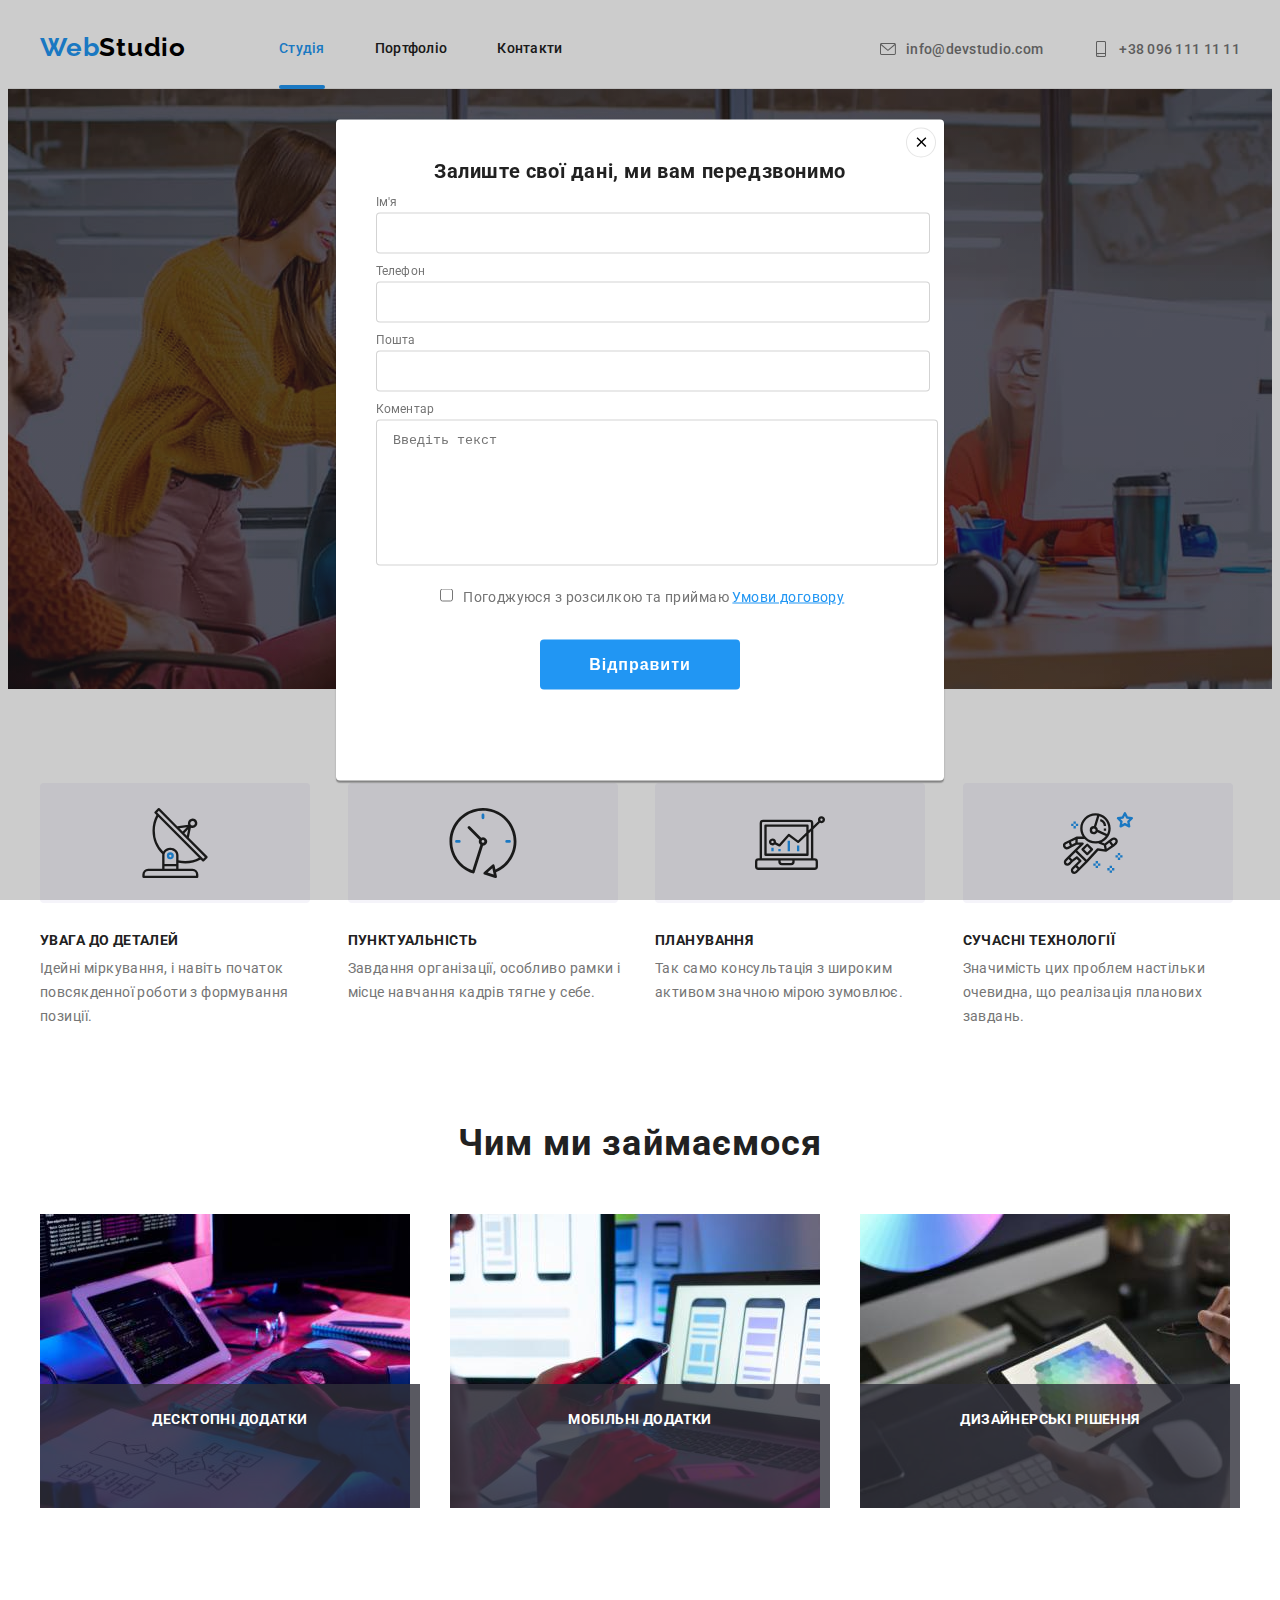
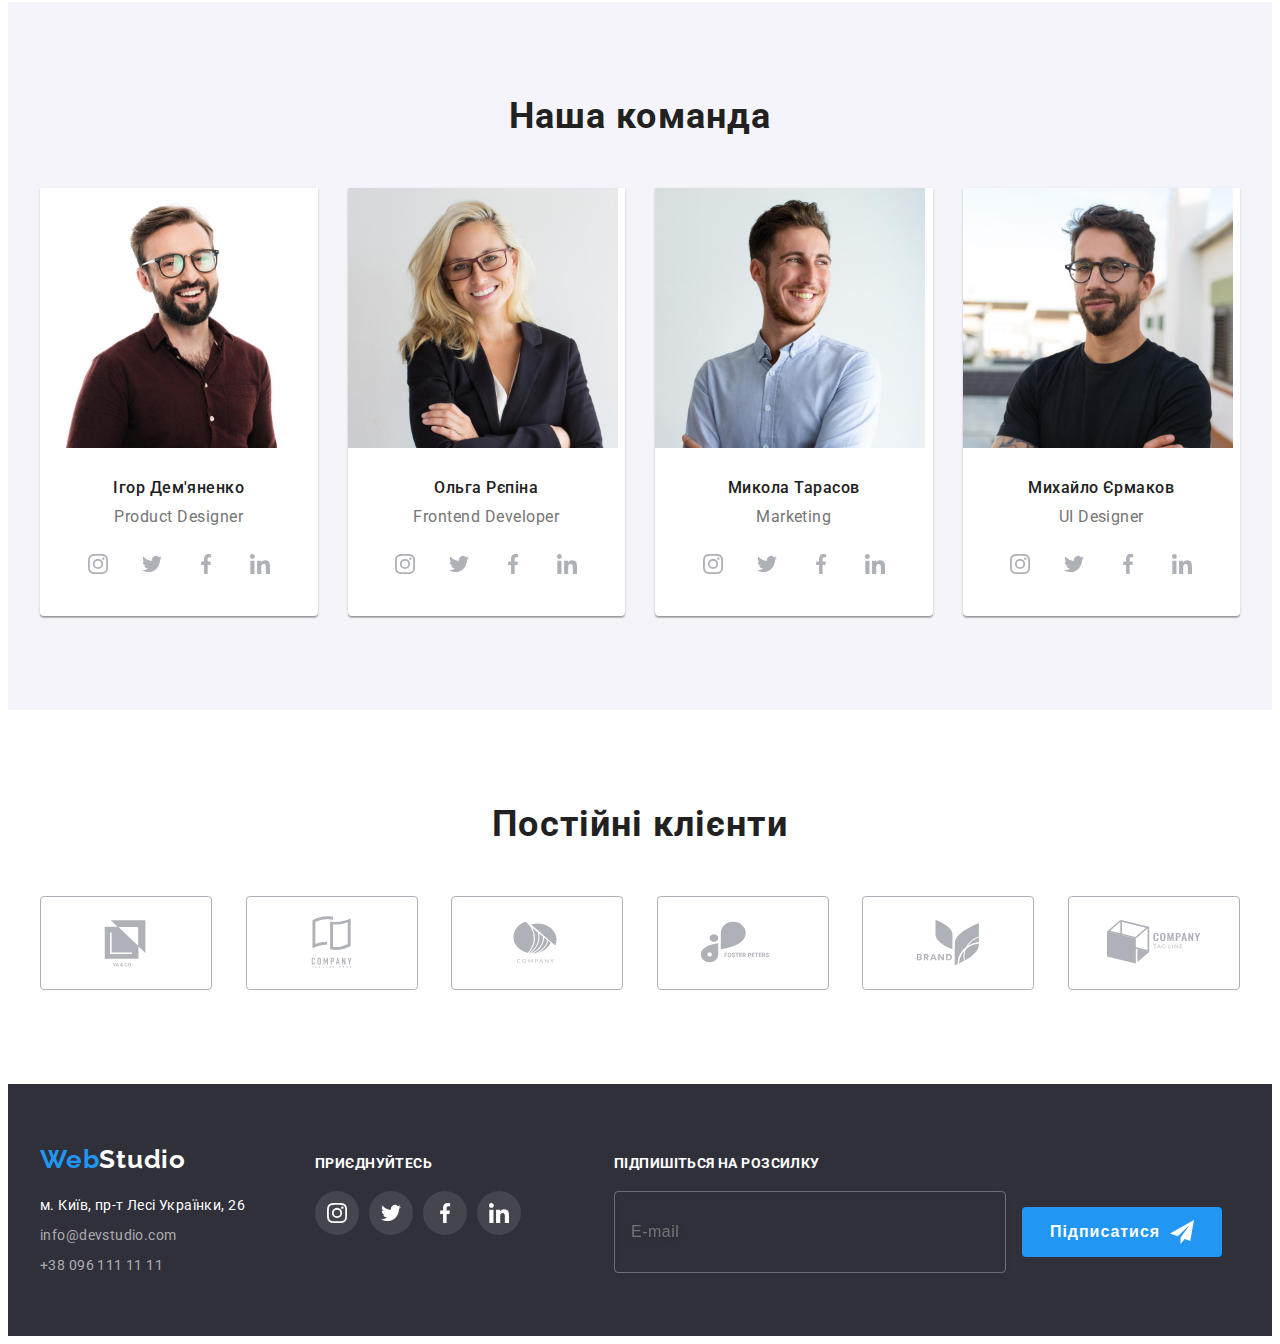
==== index.html @ ce9a9efb "styles added to modal form" ====
<!DOCTYPE html>
<html lang="uk">
  <head>
    <meta charset="UTF-8" />
    <meta http-equiv="X-UA-Compatible" content="IE=edge" />
    <meta name="viewport" content="width=device-width, initial-scale=1.0" />
    <title>Студія</title>
    <link rel="preconnect" href="https://fonts.googleapis.com" />
    <link rel="preconnect" href="https://fonts.gstatic.com" crossorigin />
    <link
      href="https://fonts.googleapis.com/css2?family=Raleway:wght@700&family=Roboto:wght@400;500;700;900&display=swap"
      rel="stylesheet"
    />
    <link
      rel="stylesheet"
      href="https://cdnjs.cloudflare.com/ajax/libs/modern-normalize/1.1.0/modern-normalize.min.css"
      integrity="sha512-wpPYUAdjBVSE4KJnH1VR1HeZfpl1ub8YT/NKx4PuQ5NmX2tKuGu6U/JRp5y+Y8XG2tV+wKQpNHVUX03MfMFn9Q=="
      crossorigin="anonymous"
      referrerpolicy="no-referrer"
    />
    <link rel="stylesheet" href="./css/styles.css" />
  </head>
  <body class="body">
    <!-- Header-->
    <header class="header">
      <div class="container container-header">
        <nav>
          <!--Logo-->
          <a href="./index.html" class="links-general header-logo-link"
            ><span class="logo-text-accent">Web</span>Studio</a
          >
          <!--Browser-->
          <ul class="content-list-general">
            <li>
              <a
                href="./index.html"
                class="links-general links-selection header-nav-link selected-link"
                >Студія</a
              >
            </li>
            <li>
              <a
                href="./portfolio.html"
                class="links-general links-selection header-nav-link"
                >Портфоліо</a
              >
            </li>
            <li>
              <a href="#" class="links-general links-selection header-nav-link"
                >Контакти</a
              >
            </li>
          </ul>
        </nav>
        <!--Contact links-->
        <ul class="content-list-general">
          <li>
            <a
              href="mailto:info@devstudio.com"
              class="links-general links-selection header-adress-link"
            >
              <svg class="header-adress-link-icon">
                <use href="./images/icons.svg#icon-email"></use>
              </svg>
              info@devstudio.com</a
            >
          </li>
          <li>
            <a
              href="tel:++380961111111"
              class="links-general links-selection header-adress-link"
            >
              <svg class="header-adress-link-icon">
                <use href="./images/icons.svg#icon-phone"></use>
              </svg>
              +38 096 111 11 11</a
            >
          </li>
        </ul>
      </div>
    </header>
    <!-- Main content-->
    <main class="main-content">
      <!--Hero section-->
      <section class="hero-section">
        <div class="hero-container">
          <h1 class="hero-header">Ефективні рішення для вашого бізнесу</h1>
          <button type="button" class="btn-general hero-btn" data-modal-open>
            Замовити послугу
          </button>
        </div>
      </section>
      <!--Priorities-->
      <section class="section">
        <div class="container">
          <h2 class="section-header visually-hidden">Пріорітети компанії</h2>
          <ul class="content-list-general priorities-list">
            <li class="priorities-list-item">
              <div>
                <svg class="priorities-list-icon">
                  <use href="./images/icons.svg#icon-prior-1"></use>
                </svg>
              </div>
              <h3>Увага до деталей</h3>
              <p>
                Ідейні міркування, і навіть початок повсякденної роботи з
                формування позиції.
              </p>
            </li>
            <li class="priorities-list-item">
              <div>
                <svg class="priorities-list-icon">
                  <use href="./images/icons.svg#icon-prior-2"></use>
                </svg>
              </div>
              <h3>Пунктуальність</h3>
              <p>
                Завдання організації, особливо рамки і місце навчання кадрів
                тягне у себе.
              </p>
            </li>
            <li class="priorities-list-item">
              <div>
                <svg class="priorities-list-icon">
                  <use href="./images/icons.svg#icon-prior-3"></use>
                </svg>
              </div>
              <h3>Планування</h3>
              <p>
                Так само консультація з широким активом значною мірою зумовлює.
              </p>
            </li>
            <li class="priorities-list-item">
              <div>
                <svg class="priorities-list-icon">
                  <use href="./images/icons.svg#icon-prior-4"></use>
                </svg>
              </div>
              <h3>Сучасні технології</h3>
              <p>
                Значимість цих проблем настільки очевидна, що реалізація
                планових завдань.
              </p>
            </li>
          </ul>
        </div>
      </section>
      <!--Projects-->
      <section class="projects section">
        <div class="container">
          <h2 class="section-header">Чим ми займаємося</h2>
          <ul class="content-list-general projects-list">
            <li class="projects-list-item">
              <img
                src="./images/box-1.jpg"
                alt="Людина пише програмний код"
                width="370"
                class="image-display"
              />
              <p>Десктопні додатки</p>
            </li>
            <li class="projects-list-item">
              <img
                src="./images/box-2.jpg"
                alt="Людина розробляє мобільний додаток"
                width="370"
                class="image-display"
              />
              <p>Мобільні додатки</p>
            </li>
            <li class="projects-list-item">
              <img
                src="./images/box-3.jpg"
                alt="Людина обирає колір для дизайну"
                width="370"
                class="image-display"
              />
              <p>Дизайнерські рішення</p>
            </li>
          </ul>
        </div>
      </section>
      <!--Staff-->
      <section class="staff section">
        <div class="container">
          <h2 class="section-header">Наша команда</h2>
          <ul class="content-list-general staff-list">
            <li class="staff-list-item">
              <img
                src="./images/igor-demyanenko.jpg"
                alt="Фото Ігоря Дем'яненка"
                width="270"
                class="image-display"
              />
              <div class="staff-member-descr">
                <h3>Ігор Дем'яненко</h3>
                <p>Product Designer</p>
                <ul class="content-list-general staff-socialmedia-list">
                  <li class="socialmedia-list-item">
                    <a
                      href="#"
                      aria-label="Посилання на Інстаграм"
                      class="socialmedia-link"
                    >
                      <svg class="socialmedia-list-icon">
                        <use href="./images/icons.svg#icon-instagram"></use>
                      </svg>
                    </a>
                  </li>
                  <li class="socialmedia-list-item">
                    <a
                      href="#"
                      aria-label="Посилання на Твіттер"
                      class="socialmedia-link"
                    >
                      <svg class="socialmedia-list-icon">
                        <use href="./images/icons.svg#icon-twitter"></use>
                      </svg>
                    </a>
                  </li>
                  <li class="socialmedia-list-item">
                    <a
                      href="#"
                      aria-label="Посилання на Фейсбук"
                      class="socialmedia-link"
                    >
                      <svg class="socialmedia-list-icon">
                        <use href="./images/icons.svg#icon-facebook"></use>
                      </svg>
                    </a>
                  </li>
                  <li class="socialmedia-list-item">
                    <a
                      href="#"
                      aria-label="Посилання на Лінкдін"
                      class="socialmedia-link"
                    >
                      <svg class="socialmedia-list-icon">
                        <use href="./images/icons.svg#icon-linkedin"></use>
                      </svg>
                    </a>
                  </li>
                </ul>
              </div>
            </li>
            <li class="staff-list-item">
              <img
                src="./images/olga-repina.jpg"
                alt="Фото Ольги Рєпіної"
                width="270"
                class="image-display"
              />
              <div class="staff-member-descr">
                <h3>Ольга Рєпіна</h3>
                <p>Frontend Developer</p>
                <ul class="content-list-general staff-socialmedia-list">
                  <li class="socialmedia-list-item">
                    <a
                      href="#"
                      aria-label="Посилання на Інстаграм"
                      class="socialmedia-link"
                    >
                      <svg class="socialmedia-list-icon">
                        <use href="./images/icons.svg#icon-instagram"></use>
                      </svg>
                    </a>
                  </li>
                  <li class="socialmedia-list-item">
                    <a
                      href="#"
                      aria-label="Посилання на Твіттер"
                      class="socialmedia-link"
                    >
                      <svg class="socialmedia-list-icon">
                        <use href="./images/icons.svg#icon-twitter"></use>
                      </svg>
                    </a>
                  </li>
                  <li class="socialmedia-list-item">
                    <a
                      href="#"
                      aria-label="Посилання на Фейсбук"
                      class="socialmedia-link"
                    >
                      <svg class="socialmedia-list-icon">
                        <use href="./images/icons.svg#icon-facebook"></use>
                      </svg>
                    </a>
                  </li>
                  <li class="socialmedia-list-item">
                    <a
                      href="#"
                      aria-label="Посилання на Лінкдін"
                      class="socialmedia-link"
                    >
                      <svg class="socialmedia-list-icon">
                        <use href="./images/icons.svg#icon-linkedin"></use>
                      </svg>
                    </a>
                  </li>
                </ul>
              </div>
            </li>
            <li class="staff-list-item">
              <img
                src="./images/mykola-tarasov.jpg"
                alt="Фото Миколи Тарасова"
                width="270"
                class="image-display"
              />
              <div class="staff-member-descr">
                <h3>Микола Тарасов</h3>
                <p>Marketing</p>
                <ul class="content-list-general staff-socialmedia-list">
                  <li class="socialmedia-list-item">
                    <a
                      href="#"
                      aria-label="Посилання на Інстаграм"
                      class="socialmedia-link"
                    >
                      <svg class="socialmedia-list-icon">
                        <use href="./images/icons.svg#icon-instagram"></use>
                      </svg>
                    </a>
                  </li>
                  <li class="socialmedia-list-item">
                    <a
                      href="#"
                      aria-label="Посилання на Твіттер"
                      class="socialmedia-link"
                    >
                      <svg class="socialmedia-list-icon">
                        <use href="./images/icons.svg#icon-twitter"></use>
                      </svg>
                    </a>
                  </li>
                  <li class="socialmedia-list-item">
                    <a
                      href="#"
                      aria-label="Посилання на Фейсбук"
                      class="socialmedia-link"
                    >
                      <svg class="socialmedia-list-icon">
                        <use href="./images/icons.svg#icon-facebook"></use>
                      </svg>
                    </a>
                  </li>
                  <li class="socialmedia-list-item">
                    <a
                      href="#"
                      aria-label="Посилання на Лінкдін"
                      class="socialmedia-link"
                    >
                      <svg class="socialmedia-list-icon">
                        <use href="./images/icons.svg#icon-linkedin"></use>
                      </svg>
                    </a>
                  </li>
                </ul>
              </div>
            </li>
            <li class="staff-list-item">
              <img
                src="./images/myhailo-yermakov.jpg"
                alt="Фото Михайла Єрмакова"
                width="270"
                class="image-display"
              />
              <div class="staff-member-descr">
                <h3>Михайло Єрмаков</h3>
                <p>UI Designer</p>
                <ul class="content-list-general staff-socialmedia-list">
                  <li class="socialmedia-list-item">
                    <a
                      href="#"
                      aria-label="Посилання на Інстаграм"
                      class="socialmedia-link"
                    >
                      <svg class="socialmedia-list-icon">
                        <use href="./images/icons.svg#icon-instagram"></use>
                      </svg>
                    </a>
                  </li>
                  <li class="socialmedia-list-item">
                    <a
                      href="#"
                      aria-label="Посилання на Твіттер"
                      class="socialmedia-link"
                    >
                      <svg class="socialmedia-list-icon">
                        <use href="./images/icons.svg#icon-twitter"></use>
                      </svg>
                    </a>
                  </li>
                  <li class="socialmedia-list-item">
                    <a
                      href="#"
                      aria-label="Посилання на Фейсбук"
                      class="socialmedia-link"
                    >
                      <svg class="socialmedia-list-icon">
                        <use href="./images/icons.svg#icon-facebook"></use>
                      </svg>
                    </a>
                  </li>
                  <li class="socialmedia-list-item">
                    <a
                      href="#"
                      aria-label="Посилання на Лінкдін"
                      class="socialmedia-link"
                    >
                      <svg class="socialmedia-list-icon">
                        <use href="./images/icons.svg#icon-linkedin"></use>
                      </svg>
                    </a>
                  </li>
                </ul>
              </div>
            </li>
          </ul>
        </div>
      </section>
      <!-- Clients -->
      <section class="section clients">
        <div class="container">
          <h2 class="section-header">Постійні клієнти</h2>
          <ul class="content-list-general clients-list">
            <li>
              <a
                href="#"
                class="links-general links-selection clients-list-link"
                aria-label="Партнер номер 1"
              >
                <svg class="clients-list-icon">
                  <use href="./images/icons.svg#icon-comp-1"></use>
                </svg>
              </a>
            </li>
            <li>
              <a
                href="#"
                class="links-general links-selection clients-list-link"
                aria-label="Партнер номер 2"
              >
                <svg class="clients-list-icon">
                  <use href="./images/icons.svg#icon-comp-2"></use>
                </svg>
              </a>
            </li>
            <li>
              <a
                href="#"
                class="links-general links-selection clients-list-link"
                aria-label="Партнер номер 3"
              >
                <svg class="clients-list-icon">
                  <use href="./images/icons.svg#icon-comp-3"></use>
                </svg>
              </a>
            </li>
            <li>
              <a
                href="#"
                class="links-general links-selection clients-list-link"
                aria-label="Партнер номер 4"
              >
                <svg class="clients-list-icon">
                  <use href="./images/icons.svg#icon-comp-4"></use>
                </svg>
              </a>
            </li>
            <li>
              <a
                href="#"
                class="links-general links-selection clients-list-link"
                aria-label="Партнер номер 5"
              >
                <svg class="clients-list-icon">
                  <use href="./images/icons.svg#icon-comp-5"></use>
                </svg>
              </a>
            </li>
            <li>
              <a
                href="#"
                class="links-general links-selection clients-list-link"
                aria-label="Партнер номер 6"
              >
                <svg class="clients-list-icon">
                  <use href="./images/icons.svg#icon-comp-6"></use>
                </svg>
              </a>
            </li>
          </ul>
        </div>
      </section>
    </main>
    <!--Footer-->
    <footer class="footer">
      <div class="container footer-container">
        <div class="footer-contacts-block">
          <!--Logo-->
          <a href="./index.html" class="links-general footer-logo-text"
            ><span class="logo-text-accent">Web</span>Studio</a
          >
          <!--Footer info-->
          <address>
            <ul class="content-list-general footer-content-list">
              <li>
                <a
                  href="https://goo.gl/maps/vt1rgCMrE2ZLCeFa9"
                  target="_blank"
                  rel="noopener noreferrer nofollow"
                  class="links-general links-selection footer-adress-link"
                  >м. Київ, пр-т Лесі Українки, 26</a
                >
              </li>
              <li>
                <a
                  href="mailto:info@devstudio.com"
                  class="links-general links-selection footer-contacts-link"
                  >info@devstudio.com</a
                >
              </li>
              <li>
                <a
                  href="tel:++380961111111"
                  class="links-general links-selection footer-contacts-link"
                  >+38 096 111 11 11</a
                >
              </li>
            </ul>
          </address>
        </div>
        <div class="footer-socialmedia-block">
          <p class="footer-claimer">Приєднуйтесь</p>
          <ul class="content-list-general footer-socialmedia-list">
            <li class="footer-socialmedia-list-item">
              <a
                href="#"
                aria-label="Посилання на Інстаграм"
                class="footer-socialmedia-link"
              >
                <svg class="footer-socialmedia-icon">
                  <use href="./images/icons.svg#icon-instagram"></use>
                </svg>
              </a>
            </li>
            <li class="footer-socialmedia-list-item">
              <a
                href="#"
                aria-label="Посилання на Твіттер"
                class="footer-socialmedia-link"
              >
                <svg class="footer-socialmedia-icon">
                  <use href="./images/icons.svg#icon-twitter"></use>
                </svg>
              </a>
            </li>
            <li class="footer-socialmedia-list-item">
              <a
                href="#"
                aria-label="Посилання на Фейсбук"
                class="footer-socialmedia-link"
              >
                <svg class="footer-socialmedia-icon">
                  <use href="./images/icons.svg#icon-facebook"></use>
                </svg>
              </a>
            </li>
            <li class="footer-socialmedia-list-item">
              <a
                href="#"
                aria-label="Посилання на Лінкдін"
                class="footer-socialmedia-link"
              >
                <svg class="footer-socialmedia-icon">
                  <use href="./images/icons.svg#icon-linkedin"></use>
                </svg>
              </a>
            </li>
          </ul>
        </div>
        <div class="footer-subscription-block">
          <p class="footer-claimer">Підпишіться на розсилку</p>
          <form action="javascript:void(0);" class="subscription-form">
            <label for="subsctiption">
              <input
                type="email"
                id="subsctiption"
                name="subsctiption"
                placeholder="E-mail"
                required
              />
            </label>
            <button type="submit" class="btn-genera submit-btn">
              Підписатися<svg class="footer-socialmedia-icon">
                <use href="./images/icons.svg#icon-send"></use>
              </svg>
            </button>
          </form>
        </div>
      </div>
    </footer>
    <!-- is-hidden -->
    <div class="modal-overlay" data-modal>
      <div class="modal-window">
        <button data-modal-close class="modal-close-btn">
          <svg class="modal-close-btn-icon">
            <use href="./images/icons.svg#icon-modal-close-btn"></use>
          </svg>
        </button>
        <div class="modal-form-wrapper"></div>
        <form action="javascript:void(0);" class="modal-form">
          <p>Залиште свої дані, ми вам передзвонимо</p>
          <label for="username">Ім'я</label>
          <input
            type="text"
            id="username"
            name="username"
            autocomplete="off"
            required
          />
          <label for="telephone">Телефон</label>
          <input
            type="tel"
            id="telephone"
            name="telephone"
            autocomplete="off"
            required
          />
          <label for="email">Пошта</label>
          <input
            type="email"
            id="email"
            name="email"
            autocomplete="off"
            required
          />
          <label for="comment">Коментар</label>
          <textarea
            name="comment"
            id="comment"
            rows="7"
            placeholder="Введіть текст"
          ></textarea>
          <div class="modal-checkbox-wrapper">
            <label for="agreement" class="modal-checkbox-label">
              <input
                type="checkbox"
                name="agreement"
                id="agreement"
                value="agreed"
              />
              Погоджуюся з розсилкою та приймаю
              <a href="#" class="links-general links-selection"
                >Умови договору</a
              ></label
            >
          </div>
          <button class="btn-genera submit-btn">Відправити</button>
        </form>
      </div>
    </div>
    <script src="./js/modal.js"></script>
  </body>
</html>
---- css/styles.css ----
/* Colors palette: */

:root {
  --txt-logo-black: #000000;
  --white: #ffffff;
  --accent-blue: #2196f3;
  --txt-main: #212121;
  --txt-paragraph-grey: #757575;
  --txt-adress-link-transparent: rgba(255, 255, 255, 0.6);
  --bg-footer: #2f303a;
  --bg-main: #f5f5f5;
  --light-grey: #f5f4fa;
  --color-divider-line: #ececec;
  --color-gallery-item-border: #eeeeee;
  --bg-btn-active: #188ce8;
  --bg-hero-alt: #c4c4c4;
  --icon-grey: #afb1b8;
  --footer-socialmedia-bg: rgba(255, 255, 255, 0.1);
}

/* General */

body {
  font-family: "Roboto", sans-serif;
  color: var(--txt-main);
  line-height: 1;
}
h1,
h2,
h3,
h4,
h5,
h6,
p,
ul {
  margin-top: 0;
  margin-bottom: 0;
}

/* Elements' common styles */
.container {
  width: 1200px;
  margin: 0 auto;
  padding: 0 15px;
}
.section {
  padding-top: 94px;
  padding-bottom: 94px;
}
.section-header {
  margin-bottom: 50px;
  font-weight: 700;
  font-size: 36px;
  line-height: 1.16;
  text-align: center;
  letter-spacing: 0.03em;
}
.content-list-general {
  list-style: none;
  padding-left: 0;
}
.btn-general {
  font-family: inherit;
  text-align: center;
  border-radius: 4px;
  color: var(--txt-main);
  background-color: var(--light-grey);
  cursor: pointer;
  transition: background-color 250ms cubic-bezier(0.4, 0, 0.2, 1);
}
.btn-general:hover,
.btn-general:focus {
  color: var(--white);
  background-color: var(--accent-blue);
}
.links-general {
  color: inherit;
  text-decoration: none;
  transition: color 250ms cubic-bezier(0.4, 0, 0.2, 1);
}
.links-selection:hover,
.links-selection:focus {
  color: var(--accent-blue);
}
.image-display {
  display: block;
}
.visually-hidden {
  position: absolute;
  width: 1px;
  height: 1px;
  margin: -1px;
  border: 0;
  padding: 0;
  white-space: nowrap;
  clip-path: inset(100%);
  clip: rect(0 0 0 0);
  overflow: hidden;
}
/* Logo styles */
.header-logo-link {
  display: block;
  padding-top: 24px;
  padding-bottom: 24px;
  margin-right: 93px;
  font-family: "Raleway";
  font-weight: 700;
  font-size: 26px;
  line-height: 1.19;
  letter-spacing: 0.03em;
  color: var(--txt-logo-black);
}
.footer-logo-text {
  display: inline-block;
  margin-bottom: 20px;
  font-family: "Raleway";
  font-weight: 700;
  font-size: 26px;
  line-height: 1.19;
  letter-spacing: 0.03em;
  color: var(--white);
}
.logo-text-accent {
  font-family: "Raleway";
  font-weight: 700;
  font-size: 26px;
  letter-spacing: 0.03em;
  color: var(--accent-blue);
}

/* Header */
.header {
  background-color: var(--white);
  border-bottom: 1px solid var(--color-divider-line);
}
.container-header {
  display: flex;
  align-items: center;
}
.container-header nav,
.container-header ul {
  display: flex;
}
.container-header ul li:not(:last-child) {
  margin-right: 50px;
}
.container-header > ul {
  margin-left: auto;
}
.header-nav-link {
  display: block;
  padding-top: 32px;
  padding-bottom: 32px;
  font-weight: 500;
  font-size: 14px;
  line-height: 1.143;
  letter-spacing: 0.02em;
  color: var(--txt-main);
}
.selected-link {
  color: var(--accent-blue);
  position: relative;
}
.selected-link::after {
  content: "";
  display: block;
  bottom: 0;
  left: 0;
  position: absolute;
  transform: translateY(1px);
  width: 100%;
  height: 4px;
  border-radius: 3px;
  background-color: var(--accent-blue);
}
.header-adress-link {
  display: inline-flex;
  padding-top: 32px;
  padding-bottom: 31px;
  align-items: center;
  font-weight: 500;
  font-size: 14px;
  line-height: 1.143;
  letter-spacing: 0.02em;
  color: var(--txt-paragraph-grey);
  transition: color 250ms cubic-bezier(0.4, 0, 0.2, 1);
}
.header-adress-link-icon {
  width: 16px;
  height: 16px;
  margin-right: 10px;
  fill: var(--txt-paragraph-grey);
  transition: fill 250ms cubic-bezier(0.4, 0, 0.2, 1);
}
.header-adress-link:hover .header-adress-link-icon,
.header-adress-link:focus .header-adress-link-icon {
  fill: var(--accent-blue);
}

/* .header-adress-link:nth-child(1):before {
  content: "";
  width: 16px;
  height: 12px;
  margin-right: 10px;
  background-image: url("../images/email-icon.svg");
  background-repeat: no-repeat;
  background-size: contain;
}
.header-adress-link:nth-child(2):before {
  content: "";
  width: 10px;
  height: 16px;
  margin-right: 10px;
  background-image: url("../images/phone-icon.svg");
  background-repeat: no-repeat;
  background-size: contain;
} */

/* Footer */
.footer {
  padding-top: 60px;
  padding-bottom: 60px;
  background-color: var(--bg-footer);
}
.footer-container {
  display: flex;
  align-items: baseline;
}
.footer-contacts-block {
  margin-right: 70px;
}
.footer-content-list {
  font-style: normal;
  font-size: 14px;
  line-height: 1.5;
  letter-spacing: 0.03em;
}
.footer-content-list > li:not(:last-child) {
  margin-bottom: 9px;
}
.footer-adress-link {
  color: var(--white);
}
.footer-contacts-link {
  color: var(--txt-adress-link-transparent);
}
.footer-socialmedia-block {
  margin-right: 93px;
}
.footer-claimer {
  margin-bottom: 20px;
  font-weight: 700;
  font-size: 14px;
  line-height: 1.143;
  letter-spacing: 0.03em;
  text-transform: uppercase;
  color: var(--white);
}
.footer-socialmedia-list {
  display: flex;
  align-items: center;
}
.footer-socialmedia-link {
  display: flex;
  justify-content: center;
  align-items: center;
  width: 44px;
  height: 44px;
  border-radius: 100%;
  background-color: var(--footer-socialmedia-bg);
  transition: background-color 250ms cubic-bezier(0.4, 0, 0.2, 1);
}
.footer-socialmedia-icon {
  width: 20px;
  height: 20px;
  fill: var(--white);
  transition: fill 250ms cubic-bezier(0.4, 0, 0.2, 1);
}
.footer-socialmedia-list-item + .footer-socialmedia-list-item {
  margin-left: 10px;
}
.footer-socialmedia-link:hover,
.footer-socialmedia-link:focus {
  background-color: var(--accent-blue);
}
.footer-socialmedia-link:hover .footer-socialmedia-icon,
.footer-socialmedia-link:focus .footer-socialmedia-icon {
  fill: var(--white);
}
.subscription-form input {
  width: 358px;
  height: 50px;
  padding: 15px 16px;
  border: 1px solid rgba(255, 255, 255, 0.3);
  border-radius: 4px;
  filter: drop-shadow(0px 4px 4px rgba(0, 0, 0, 0.15));
  background-color: transparent;
}
.subscription-form input[placeholder] {
  font-size: 16px;
  line-height: 1.25;
  letter-spacing: 0.03em;
  color: rgba(255, 255, 255, 0.6);
}
.submit-btn {
  display: inline-flex;
  justify-content: center;
  align-items: center;
  margin-left: 12px;
  min-width: 200px;
  min-height: 50px;
  border: none;
  border-radius: 4px;
  padding: 10px;
  background-color: var(--accent-blue);
  font-weight: 700;
  font-size: 16px;
  line-height: 1.88;
  letter-spacing: 0.06em;
  color: var(--white);
  text-align: center;
  transition: background-color 250ms cubic-bezier(0.4, 0, 0.2, 1);
}
.submit-btn:hover,
.submit-btn:focus {
  background-color: var(--bg-btn-active);
}
.submit-btn > svg {
  width: 24px;
  height: 24px;
  margin-left: 10px;
}
/* HOME PAGE */

/* Main content*/

/* Hero */

.hero-section {
  padding-top: 200px;
  padding-bottom: 200px;
  max-width: 1600px;
  background-color: var(--bg-hero-alt);
  background-image: linear-gradient(
      to bottom,
      rgba(47, 48, 58, 0.4),
      rgba(47, 48, 58, 0.4)
    ),
    url("../images/hero-bg-img.jpg");
  background-position: center;
  background-repeat: no-repeat;
  background-size: cover;
  text-align: center;
}
.hero-container {
  width: 696px;
  margin: 0 auto;
}
.hero-header {
  margin-bottom: 30px;
  font-weight: 900;
  font-size: 44px;
  line-height: 1.36;
  letter-spacing: 0.06em;
  text-transform: uppercase;
  color: var(--white);
}
.hero-btn {
  min-width: 216px;
  min-height: 50px;
  border: none;
  border-radius: 4px;
  padding: 10px;
  background-color: var(--accent-blue);
  font-weight: 700;
  font-size: 16px;
  line-height: 1.88;
  letter-spacing: 0.06em;
  color: var(--white);
  text-align: center;
  transition: background-color 250ms cubic-bezier(0.4, 0, 0.2, 1),
    box-shadow 250ms cubic-bezier(0.4, 0, 0.2, 1);
}
.hero-btn:hover,
.hero-btn:focus {
  box-shadow: 0px 4px 4px rgba(0, 0, 0, 0.15);
  background-color: var(--bg-btn-active);
}
/* Priorities */

.priorities-list {
  display: flex;
  flex-wrap: wrap;
}
.priorities-list-item {
  width: calc((100% - 90px) / 4);
}
.priorities-list-item + .priorities-list-item {
  margin-left: 30px;
}
.priorities-list-item > h3 {
  margin-bottom: 10px;
  font-weight: 700;
  font-size: 14px;
  letter-spacing: 0.03em;
  text-transform: uppercase;
}
.priorities-list-item p {
  font-size: 14px;
  line-height: 1.71;
  letter-spacing: 0.03em;
  color: var(--txt-paragraph-grey);
}
.priorities-list-item > div {
  display: flex;
  justify-content: center;
  align-items: center;
  width: 270px;
  height: 120px;
  margin-bottom: 30px;
  background-color: var(--light-grey);
  border-radius: 4px;
  align-items: center;
}
.priorities-list-icon {
  width: 70px;
  height: 70px;
}
/* 
.priorities-list-item::before {
  content: "";
  display: block;
  height: 120px;
  margin-bottom: 30px;
  background-repeat: no-repeat;
  background-position: center;
  background-size: contain;
}
.priorities-list-item:nth-child(1)::before {
  background-image: url(../images/Prior-1.svg);
}
.priorities-list-item:nth-child(2)::before {
  background-image: url(../images/Prior-2.svg);
}
.priorities-list-item:nth-child(3)::before {
  background-image: url(../images/Prior-3.svg);
}
.priorities-list-item:nth-child(4)::before {
  background-image: url(../images/Prior-4.svg);
} */

/* Projects */
.projects {
  padding-top: 0px;
}
.projects-list {
  display: flex;
  flex-wrap: wrap;
}
.projects-list-item {
  position: relative;
  width: calc((100% - 60px) / 3);
}
.projects-list-item + .projects-list-item {
  margin-left: 30px;
}
.projects-list-item > p {
  display: block;
  width: 100%;
  min-height: 70px;
  padding-top: 27px;
  padding-bottom: 27px;
  position: absolute;
  bottom: 0;
  left: 0;
  text-align: center;
  background-color: rgba(47, 48, 58, 0.8);
  font-weight: 700;
  font-size: 14px;
  line-height: 1.143;
  letter-spacing: 0.03em;
  text-transform: uppercase;
  color: var(--white);
}
/* Staff */

.staff {
  background-color: var(--light-grey);
}
.staff-list {
  display: flex;
  flex-wrap: wrap;
  text-align: center;
}
.staff-list-item {
  width: calc((100% - 90px) / 4);
  background-color: var(--white);
  box-shadow: 0px 1px 3px rgba(0, 0, 0, 0.12), 0px 1px 1px rgba(0, 0, 0, 0.14),
    0px 2px 1px rgba(0, 0, 0, 0.2);
  border-radius: 0px 0px 4px 4px;
}
.staff-list-item + .staff-list-item {
  margin-left: 30px;
}
.staff-member-descr {
  padding: 30px 15px;
}
.staff-member-descr > h3 {
  margin-bottom: 10px;
  font-weight: 500;
  font-size: 16px;
  line-height: 1.19;
  letter-spacing: 0.03em;
}
.staff-member-descr > p {
  margin-bottom: 16px;
  font-size: 16px;
  line-height: 1.19;
  letter-spacing: 0.03em;
  color: var(--txt-paragraph-grey);
}
.staff-socialmedia-list {
  display: flex;
  justify-content: center;
  align-items: center;
}
.socialmedia-link {
  display: flex;
  justify-content: center;
  align-items: center;
  width: 44px;
  height: 44px;
  border-radius: 100%;
  background-color: transparent;
  transition: background-color 250ms cubic-bezier(0.4, 0, 0.2, 1);
}
.socialmedia-list-icon {
  width: 20px;
  height: 20px;
  fill: var(--icon-grey);
  transition: fill 250ms cubic-bezier(0.4, 0, 0.2, 1);
}
.socialmedia-list-item + .socialmedia-list-item {
  margin-left: 10px;
}
.socialmedia-link:hover,
.socialmedia-link:focus {
  background-color: var(--accent-blue);
}
.socialmedia-link:hover .socialmedia-list-icon,
.socialmedia-link:focus .socialmedia-list-icon {
  fill: var(--white);
}

/* Clients */

.clients-list {
  display: flex;
  justify-content: space-between;
  align-items: center;
}
.clients-list-link {
  display: flex;
  justify-content: center;
  align-items: center;
  width: 170px;
  min-height: 92px;
  border: 1px solid var(--icon-grey);
  border-radius: 4px;
  transition: border-color 250ms cubic-bezier(0.4, 0, 0.2, 1);
}
.clients-list-icon {
  width: 106px;
  height: 60px;
  fill: var(--icon-grey);
  transition: fill 250ms cubic-bezier(0.4, 0, 0.2, 1);
}
.clients-list-link:hover {
  border-color: var(--accent-blue);
}
.clients-list-link:focus {
  border-color: var(--accent-blue);
}
.clients-list-link:hover .clients-list-icon {
  fill: var(--accent-blue);
}
.clients-list-link:focus .clients-list-icon {
  fill: var(--accent-blue);
}

/* Modal-window */
.modal-overlay {
  width: 100vw;
  height: 100vh;
  display: block;
  position: fixed;
  top: 0;
  left: 0;
  background-color: rgba(0, 0, 0, 0.2);
  opacity: 1;
  transition: opacity 250ms cubic-bezier(0.4, 0, 0.2, 1);
}
.modal-overlay.is-hidden {
  opacity: 0;
  visibility: hidden;
  pointer-events: none;
}
.modal-overlay.is-hidden .modal-window {
  transform: translate(-50%, -50%) scale(2);
}
.modal-window {
  width: 528px;
  min-height: 581px;
  padding: 40px;
  position: absolute;
  top: 50%;
  left: 50%;
  background-color: var(--white);
  box-shadow: 0px 1px 3px rgba(0, 0, 0, 0.12), 0px 1px 1px rgba(0, 0, 0, 0.14),
    0px 2px 1px rgba(0, 0, 0, 0.2);
  border-radius: 4px;
  transform: translate(-50%, -50%) scale(1);
  transition: transform 250ms cubic-bezier(0.4, 0, 0.2, 1);
}
.modal-close-btn {
  width: 30px;
  height: 30px;
  position: absolute;
  top: 8px;
  right: 8px;
  display: flex;
  justify-content: center;
  align-items: center;
  background-color: var(--white);
  border: 1px solid rgba(0, 0, 0, 0.1);
  border-radius: 100%;
  cursor: pointer;
}
.modal-close-btn-icon {
  width: 18px;
  height: 18px;
}
.modal-form {
  display: flex;
  flex-direction: column;
  justify-content: center;
  align-items: flex-start;
  font-size: 12px;
  line-height: 1.17;
  letter-spacing: 0.01em;
  color: var(--txt-paragraph-grey);
}
.modal-form > p {
  align-self: center;
  margin-bottom: 12px;
  font-weight: 700;
  font-size: 20px;
  line-height: 1.15;
  text-align: center;
  letter-spacing: 0.03em;
  color: var(--txt-main);
}
.modal-form > label {
  margin-bottom: 4px;
}
.modal-form > input {
  width: 100%;
  max-height: 40px;
  padding: 12px;
  margin-bottom: 10px;
  border: 1px solid rgba(33, 33, 33, 0.2);
  border-radius: 4px;
}
.modal-form > textarea {
  width: 100%;
  max-height: 120px;
  padding: 12px 16px;
  margin-bottom: 20px;
  overflow: scroll;
  resize: none;
  border: 1px solid rgba(33, 33, 33, 0.2);
  border-radius: 4px;
}
.modal-form > textarea[placeholder] {
  /* color: rgba(117, 117, 117, 0.5); */
  color: #2196f3;
}
.modal-checkbox-wrapper {
  margin-bottom: 30px;
  align-self: center;
}
.modal-checkbox-label {
  font-size: 14px;
  line-height: 1.714;
  letter-spacing: 0.03em;
}
.modal-checkbox-label input {
  margin-right: 7px;
}
.modal-checkbox-label a {
  text-decoration-line: underline;
  color: var(--accent-blue);
}
.modal-form > button {
  align-self: center;
  margin: 0;
}
/* PORTFOLIO PAGE */

/* Portfolio filter buttons */
.portfolio-filter-list {
  margin-bottom: 50px;
  display: flex;
  flex-wrap: wrap;
  justify-content: center;
}
.portfolio-filter-list-item + .portfolio-filter-list-item {
  margin-left: 8px;
}
.portfolio-filter-btn {
  padding: 6px 22px;
  border: none;
  font-weight: 500;
  font-size: 16px;
  line-height: 1.625;
  letter-spacing: 0.03em;
  transition: background-color 250ms cubic-bezier(0.4, 0, 0.2, 1),
    color 250ms cubic-bezier(0.4, 0, 0.2, 1),
    box-shadow 250ms cubic-bezier(0.4, 0, 0.2, 1);
}
.portfolio-filter-btn:hover,
.portfolio-filter-btn:focus {
  box-shadow: 0px 3px 1px rgba(0, 0, 0, 0.1), 0px 1px 2px rgba(0, 0, 0, 0.08),
    0px 2px 2px rgba(0, 0, 0, 0.12);
}
.portfolio-filter-btn-1 {
  padding-left: 25px;
  padding-right: 25px;
}
/* Portfolio main content */

.portfolio-list {
  display: flex;
  flex-wrap: wrap;
}
.portfolio-list-item {
  width: calc((100% - 60px) / 3);
  margin-bottom: 30px;
  margin-right: 30px;
}
.portfolio-list-item:nth-child(3n) {
  margin-right: 0;
}
.portfolio-list-item:nth-last-child(-n + 3) {
  margin-bottom: 0;
}
.portfolio-list-item h2 {
  margin-bottom: 4px;
  font-weight: 700;
  font-size: 18px;
  line-height: 2;
  letter-spacing: 0.06em;
}
.portfolio-list-item p {
  font-size: 16px;
  line-height: 1.88;
  letter-spacing: 0.03em;
  color: var(--txt-paragraph-grey);
}
.portfolio-item-link .title-text {
  padding: 20px 24px 19px 24px;
  background-color: var(--white);
  border-right: 1px solid var(--color-gallery-item-border);
  border-left: 1px solid var(--color-gallery-item-border);
  border-bottom: 1px solid var(--color-gallery-item-border);
}
.portfolio-item-link {
  display: inline-block;
  transition: box-shadow 250ms cubic-bezier(0.4, 0, 0.2, 1);
}
.portfolio-item-link .pic-overlay {
  position: relative;
  overflow: hidden;
}
.pic-overlay > p {
  display: block;
  width: 100%;
  height: 100%;
  padding: 63px 24px;
  position: absolute;
  bottom: 0;
  left: 0;
  align-items: center;
  background-color: rgba(33, 150, 243, 0.9);
  font-size: 18px;
  line-height: 1.56;
  letter-spacing: 0.03em;
  color: var(--white);
  opacity: 0;
  transform: translateY(100%);
  transition: transform 250ms cubic-bezier(0.4, 0, 0.2, 1),
    opacity 250ms cubic-bezier(0.4, 0, 0.2, 1);
}
.portfolio-item-link:hover,
.portfolio-item-link:focus {
  box-shadow: 0px 1px 1px rgba(0, 0, 0, 0.12), 0px 4px 4px rgba(0, 0, 0, 0.06),
    1px 4px 6px rgba(0, 0, 0, 0.16);
}
.portfolio-item-link:hover .pic-overlay > p,
.portfolio-item-link:focus .pic-overlay > p {
  opacity: 1;
  transform: translateY(0);
}
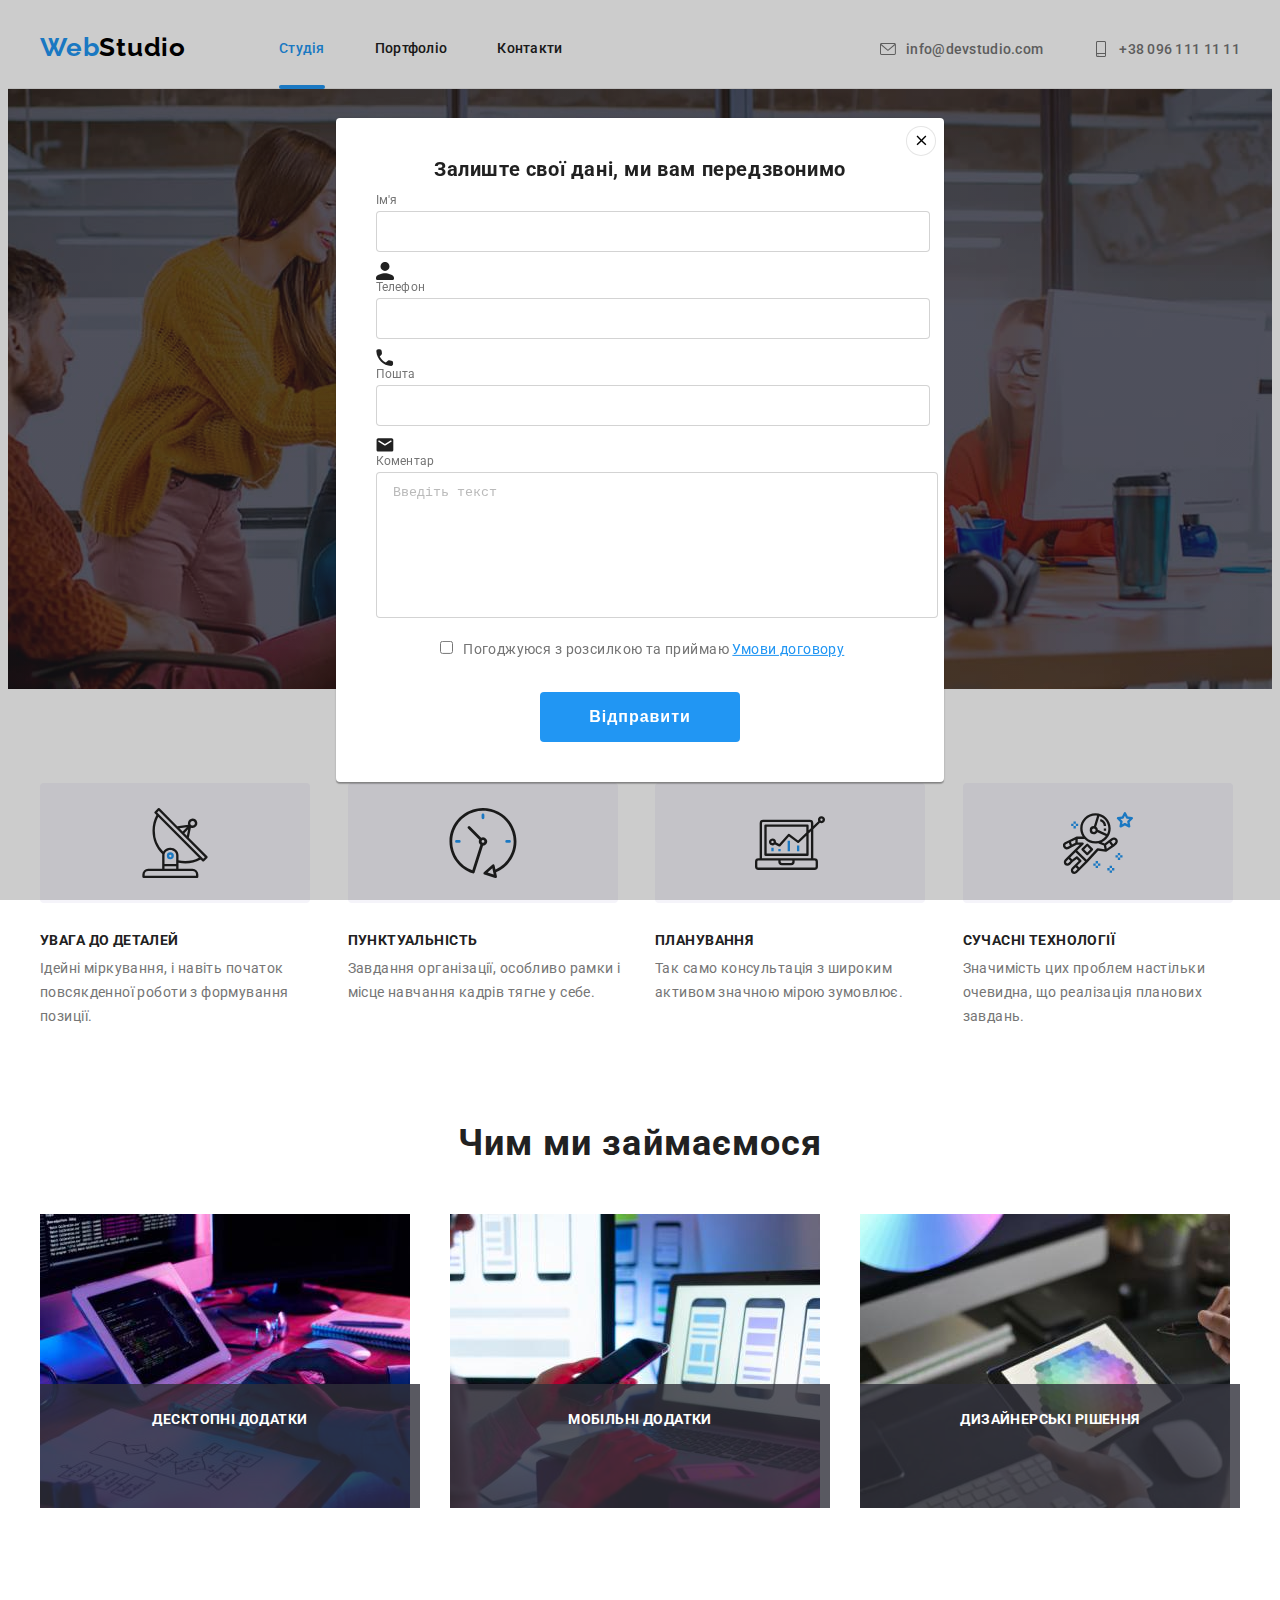
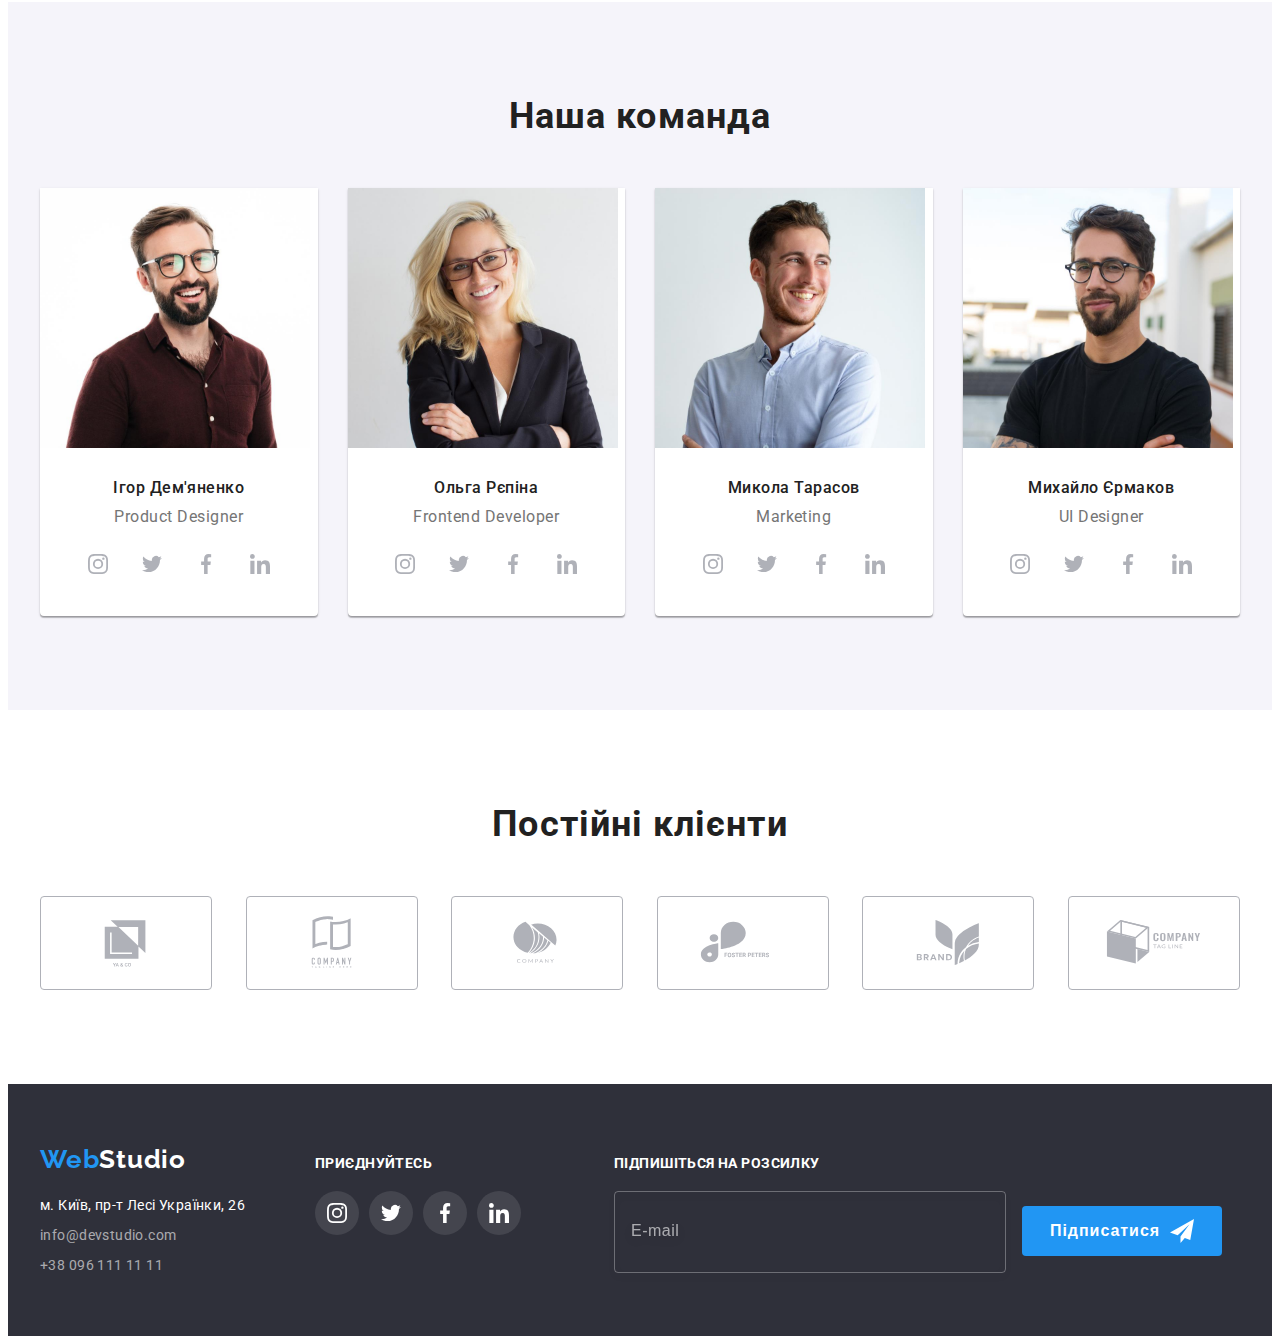
==== commit 57f855c2: "some class-names added to the elements of modal form" ====
--- a/index.html
+++ b/index.html
@@ -613,31 +613,43 @@
         <div class="modal-form-wrapper"></div>
         <form action="javascript:void(0);" class="modal-form">
           <p>Залиште свої дані, ми вам передзвонимо</p>
-          <label for="username">Ім'я</label>
+          <label for="username" class="modal-form-label">Ім'я</label>
           <input
             type="text"
             id="username"
             name="username"
+            class="modal-form-input"
             autocomplete="off"
             required
           />
-          <label for="telephone">Телефон</label>
+          <svg class="modal-form-icon">
+            <use href="./images/icons.svg#icon-modal-user"></use>
+          </svg>
+          <label for="telephone" class="modal-form-label">Телефон</label>
           <input
             type="tel"
             id="telephone"
             name="telephone"
+            class="modal-form-input"
             autocomplete="off"
             required
           />
-          <label for="email">Пошта</label>
+          <svg class="modal-form-icon">
+            <use href="./images/icons.svg#icon-modal-phone"></use>
+          </svg>
+          <label for="email" class="modal-form-label">Пошта</label>
           <input
             type="email"
             id="email"
             name="email"
+            class="modal-form-input"
             autocomplete="off"
             required
           />
-          <label for="comment">Коментар</label>
+          <svg class="modal-form-icon">
+            <use href="./images/icons.svg#icon-modal-mail"></use>
+          </svg>
+          <label for="comment" class="modal-form-label">Коментар</label>
           <textarea
             name="comment"
             id="comment"
--- a/css/styles.css
+++ b/css/styles.css
@@ -296,7 +296,7 @@
   filter: drop-shadow(0px 4px 4px rgba(0, 0, 0, 0.15));
   background-color: transparent;
 }
-.subscription-form input[placeholder] {
+.subscription-form input::placeholder {
   font-size: 16px;
   line-height: 1.25;
   letter-spacing: 0.03em;
@@ -639,6 +639,11 @@
 .modal-close-btn-icon {
   width: 18px;
   height: 18px;
+  transition: fill 250ms cubic-bezier(0.4, 0, 0.2, 1);
+}
+.modal-close-btn:hover .modal-close-btn-icon,
+.modal-close-btn:focus .modal-close-btn-icon {
+  fill: var(--accent-blue);
 }
 .modal-form {
   display: flex;
@@ -660,17 +665,33 @@
   letter-spacing: 0.03em;
   color: var(--txt-main);
 }
-.modal-form > label {
+.modal-form-label {
   margin-bottom: 4px;
 }
-.modal-form > input {
+.modal-form-input {
   width: 100%;
   max-height: 40px;
   padding: 12px;
   margin-bottom: 10px;
   border: 1px solid rgba(33, 33, 33, 0.2);
   border-radius: 4px;
-}
+  transition: border-color 250ms cubic-bezier(0.4, 0, 0.2, 1);
+}
+.modal-form-icon {
+  width: 18px;
+  height: 18px;
+  fill: var(--txt-main);
+  transition: fill 250ms cubic-bezier(0.4, 0, 0.2, 1);
+}
+.modal-form-input:hover + .modal-form-icon,
+.modal-form-input:focus + .modal-form-icon {
+  fill: var(--accent-blue);
+}
+.modal-form-input:hover,
+.modal-form-input:focus {
+  border-color: var(--accent-blue);
+}
+
 .modal-form > textarea {
   width: 100%;
   max-height: 120px;
@@ -681,9 +702,8 @@
   border: 1px solid rgba(33, 33, 33, 0.2);
   border-radius: 4px;
 }
-.modal-form > textarea[placeholder] {
-  /* color: rgba(117, 117, 117, 0.5); */
-  color: #2196f3;
+.modal-form > textarea::placeholder {
+  color: rgba(117, 117, 117, 0.5);
 }
 .modal-checkbox-wrapper {
   margin-bottom: 30px;
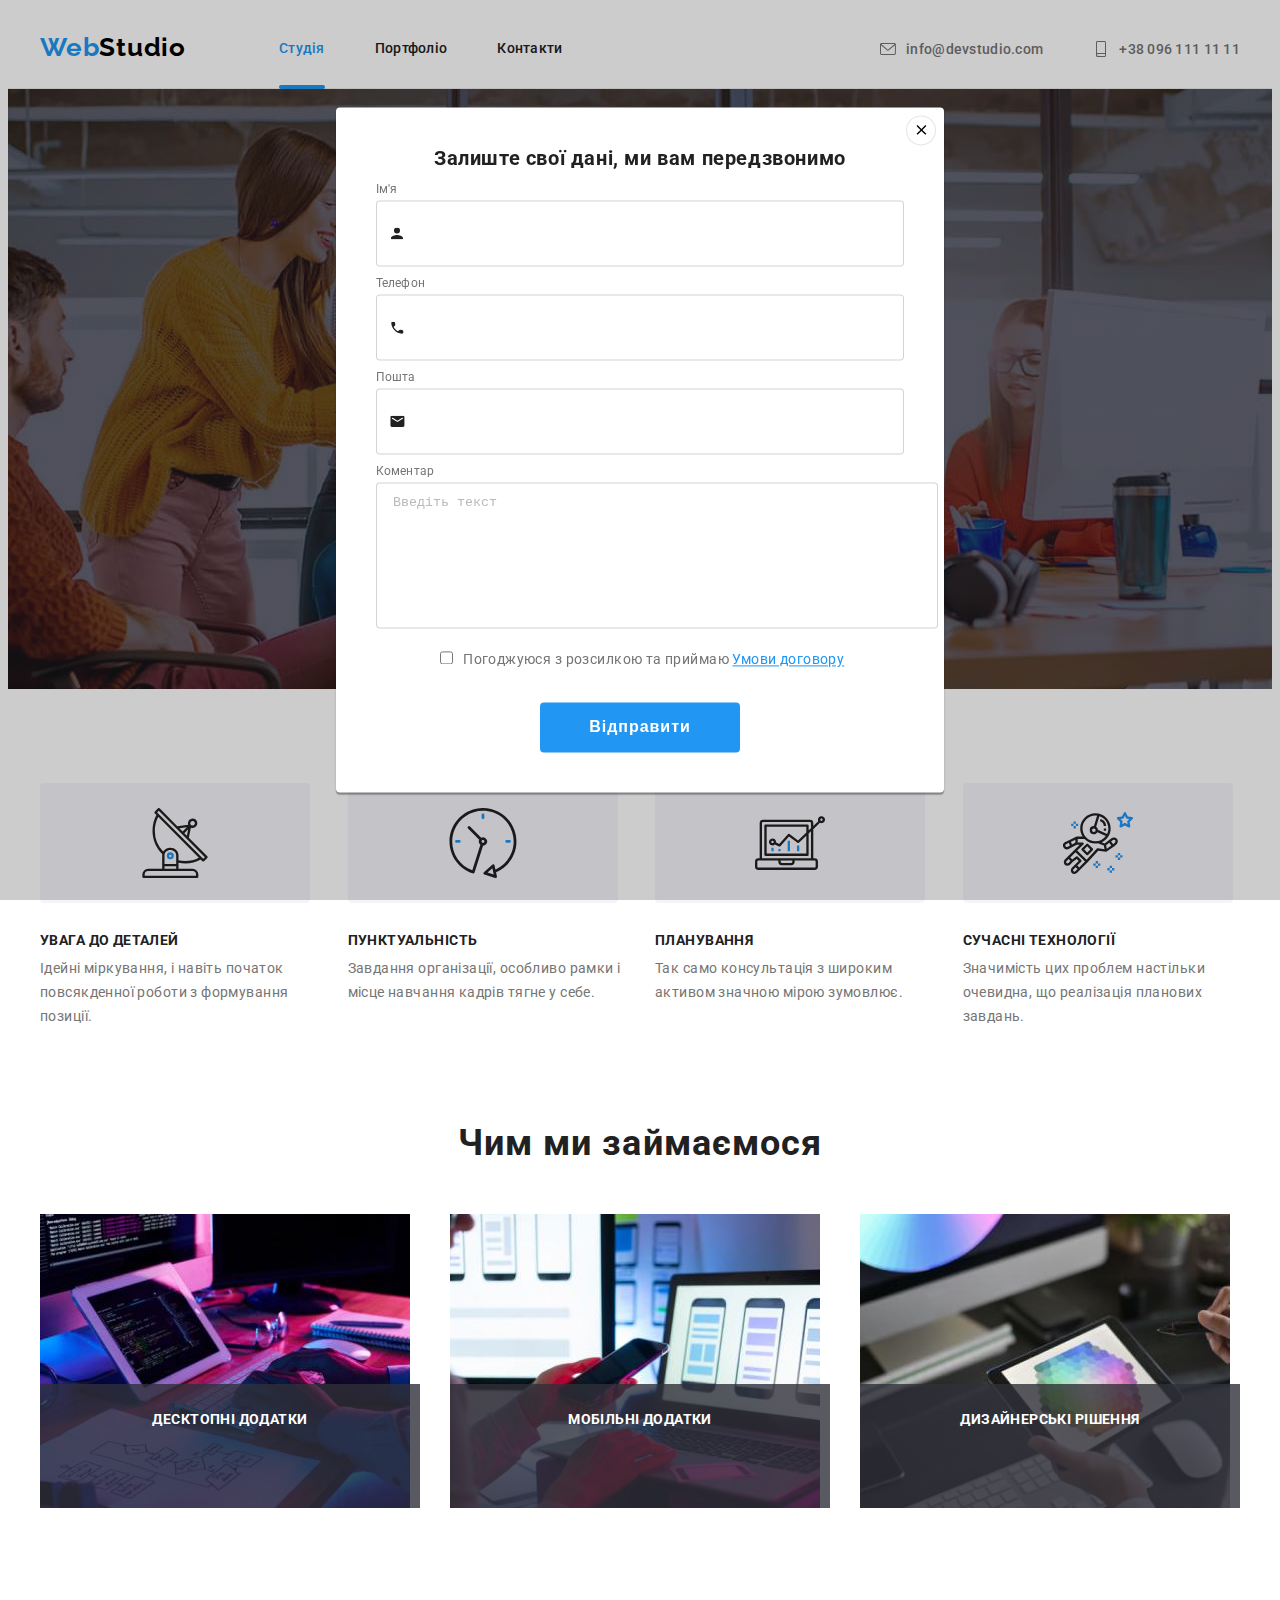
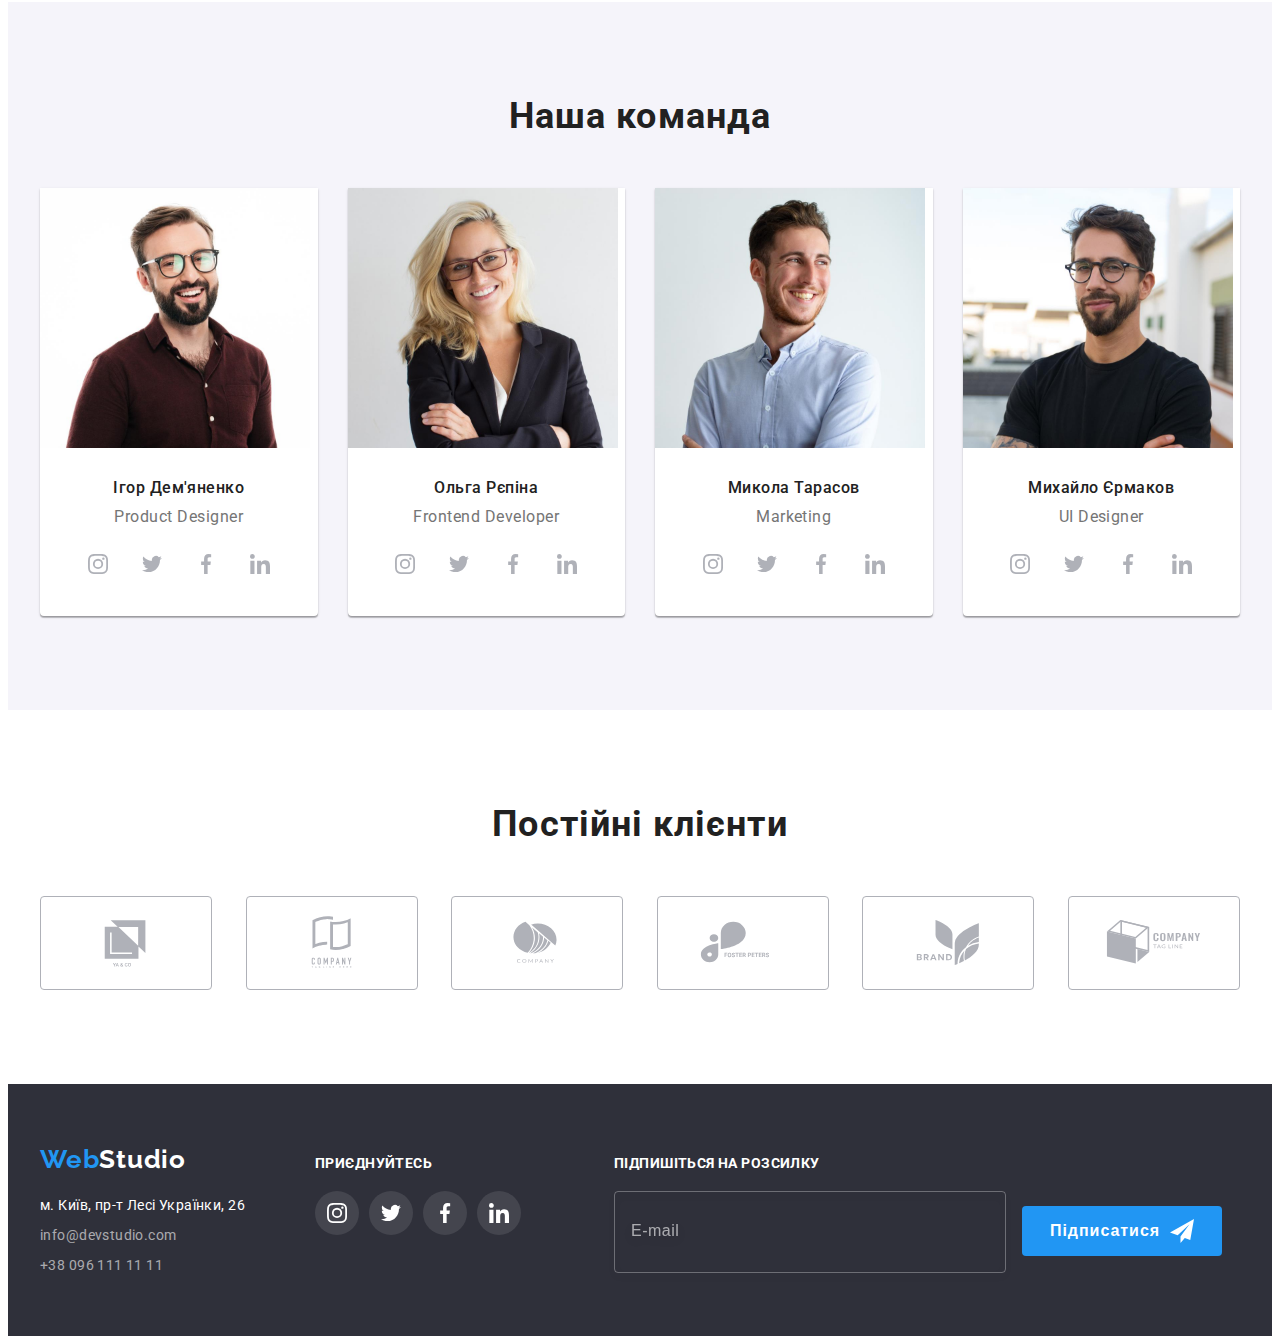
==== commit 776fe497: "modal form icons positioning edited" ====
--- a/index.html
+++ b/index.html
@@ -610,45 +610,60 @@
             <use href="./images/icons.svg#icon-modal-close-btn"></use>
           </svg>
         </button>
-        <div class="modal-form-wrapper"></div>
+        <div class="modal-form-wrapper">
         <form action="javascript:void(0);" class="modal-form">
           <p>Залиште свої дані, ми вам передзвонимо</p>
-          <label for="username" class="modal-form-label">Ім'я</label>
-          <input
-            type="text"
-            id="username"
-            name="username"
-            class="modal-form-input"
-            autocomplete="off"
-            required
-          />
-          <svg class="modal-form-icon">
-            <use href="./images/icons.svg#icon-modal-user"></use>
-          </svg>
-          <label for="telephone" class="modal-form-label">Телефон</label>
-          <input
-            type="tel"
-            id="telephone"
-            name="telephone"
-            class="modal-form-input"
-            autocomplete="off"
-            required
-          />
-          <svg class="modal-form-icon">
-            <use href="./images/icons.svg#icon-modal-phone"></use>
-          </svg>
-          <label for="email" class="modal-form-label">Пошта</label>
-          <input
-            type="email"
-            id="email"
-            name="email"
-            class="modal-form-input"
-            autocomplete="off"
-            required
-          />
-          <svg class="modal-form-icon">
-            <use href="./images/icons.svg#icon-modal-mail"></use>
-          </svg>
+          
+            <label for="username" class="modal-form-label">Ім'я</label>
+            <div class="modal-form-input-wrapper">
+            <input
+              type="text"
+              id="username"
+              name="username"
+              class="modal-form-input"
+              autocomplete="off"
+              required
+            />
+            <div class="modal-form-icon-wrapper">
+              <svg class="modal-form-icon user">
+                <use href="./images/icons.svg#icon-modal-user"></use>
+              </svg>
+            </div>
+          </div>
+          
+            <label for="phone" class="modal-form-label">Телефон</label>
+            <div class="modal-form-input-wrapper">
+            <input
+              type="tel"
+              id="phone"
+              name="phone"
+              class="modal-form-input"
+              autocomplete="off"
+              required
+            />
+            <div class="modal-form-icon-wrapper">
+              <svg class="modal-form-icon phone">
+                <use href="./images/icons.svg#icon-modal-phone"></use>
+              </svg>
+            </div>
+          </div>
+          
+            <label for="email" class="modal-form-label">Пошта</label>
+            <div class="modal-form-input-wrapper">
+            <input
+              type="email"
+              id="email"
+              name="email"
+              class="modal-form-input"
+              autocomplete="off"
+              required
+            />
+            <div class="modal-form-icon-wrapper">
+              <svg class="modal-form-icon email">
+                <use href="./images/icons.svg#icon-modal-mail"></use>
+              </svg>
+            </div>
+          </div>
           <label for="comment" class="modal-form-label">Коментар</label>
           <textarea
             name="comment"
--- a/css/styles.css
+++ b/css/styles.css
@@ -665,26 +665,51 @@
   letter-spacing: 0.03em;
   color: var(--txt-main);
 }
-.modal-form-label {
-  margin-bottom: 4px;
+.modal-form-input-wrapper {
+  width: 100%;
+  margin-top: 4px;
+  margin-bottom: 10px;
+  position: relative;
+  display: flex;
 }
 .modal-form-input {
   width: 100%;
-  max-height: 40px;
-  padding: 12px;
-  margin-bottom: 10px;
+  height: 40px;
+  padding: 12px 12px 12px 42px;
+
   border: 1px solid rgba(33, 33, 33, 0.2);
   border-radius: 4px;
   transition: border-color 250ms cubic-bezier(0.4, 0, 0.2, 1);
 }
-.modal-form-icon {
+.modal-form-icon-wrapper {
   width: 18px;
   height: 18px;
+  display: flex;
+  justify-content: center;
+  align-items: center;
+  position: absolute;
+  top: 50%;
+  left: 12px;
+  transform: translateY(-50%);
+}
+.modal-form-icon {
   fill: var(--txt-main);
   transition: fill 250ms cubic-bezier(0.4, 0, 0.2, 1);
 }
-.modal-form-input:hover + .modal-form-icon,
-.modal-form-input:focus + .modal-form-icon {
+.modal-form-icon.user {
+  width: 12px;
+  height: 12px;
+}
+.modal-form-icon.phone {
+  width: 13px;
+  height: 13px;
+}
+.modal-form-icon.email {
+  width: 15px;
+  height: 12px;
+}
+.modal-form-input:hover ~ .modal-form-icon-wrapper > svg,
+.modal-form-input:focus ~ .modal-form-icon-wrapper > svg {
   fill: var(--accent-blue);
 }
 .modal-form-input:hover,
@@ -696,6 +721,7 @@
   width: 100%;
   max-height: 120px;
   padding: 12px 16px;
+  margin-top: 4px;
   margin-bottom: 20px;
   overflow: scroll;
   resize: none;
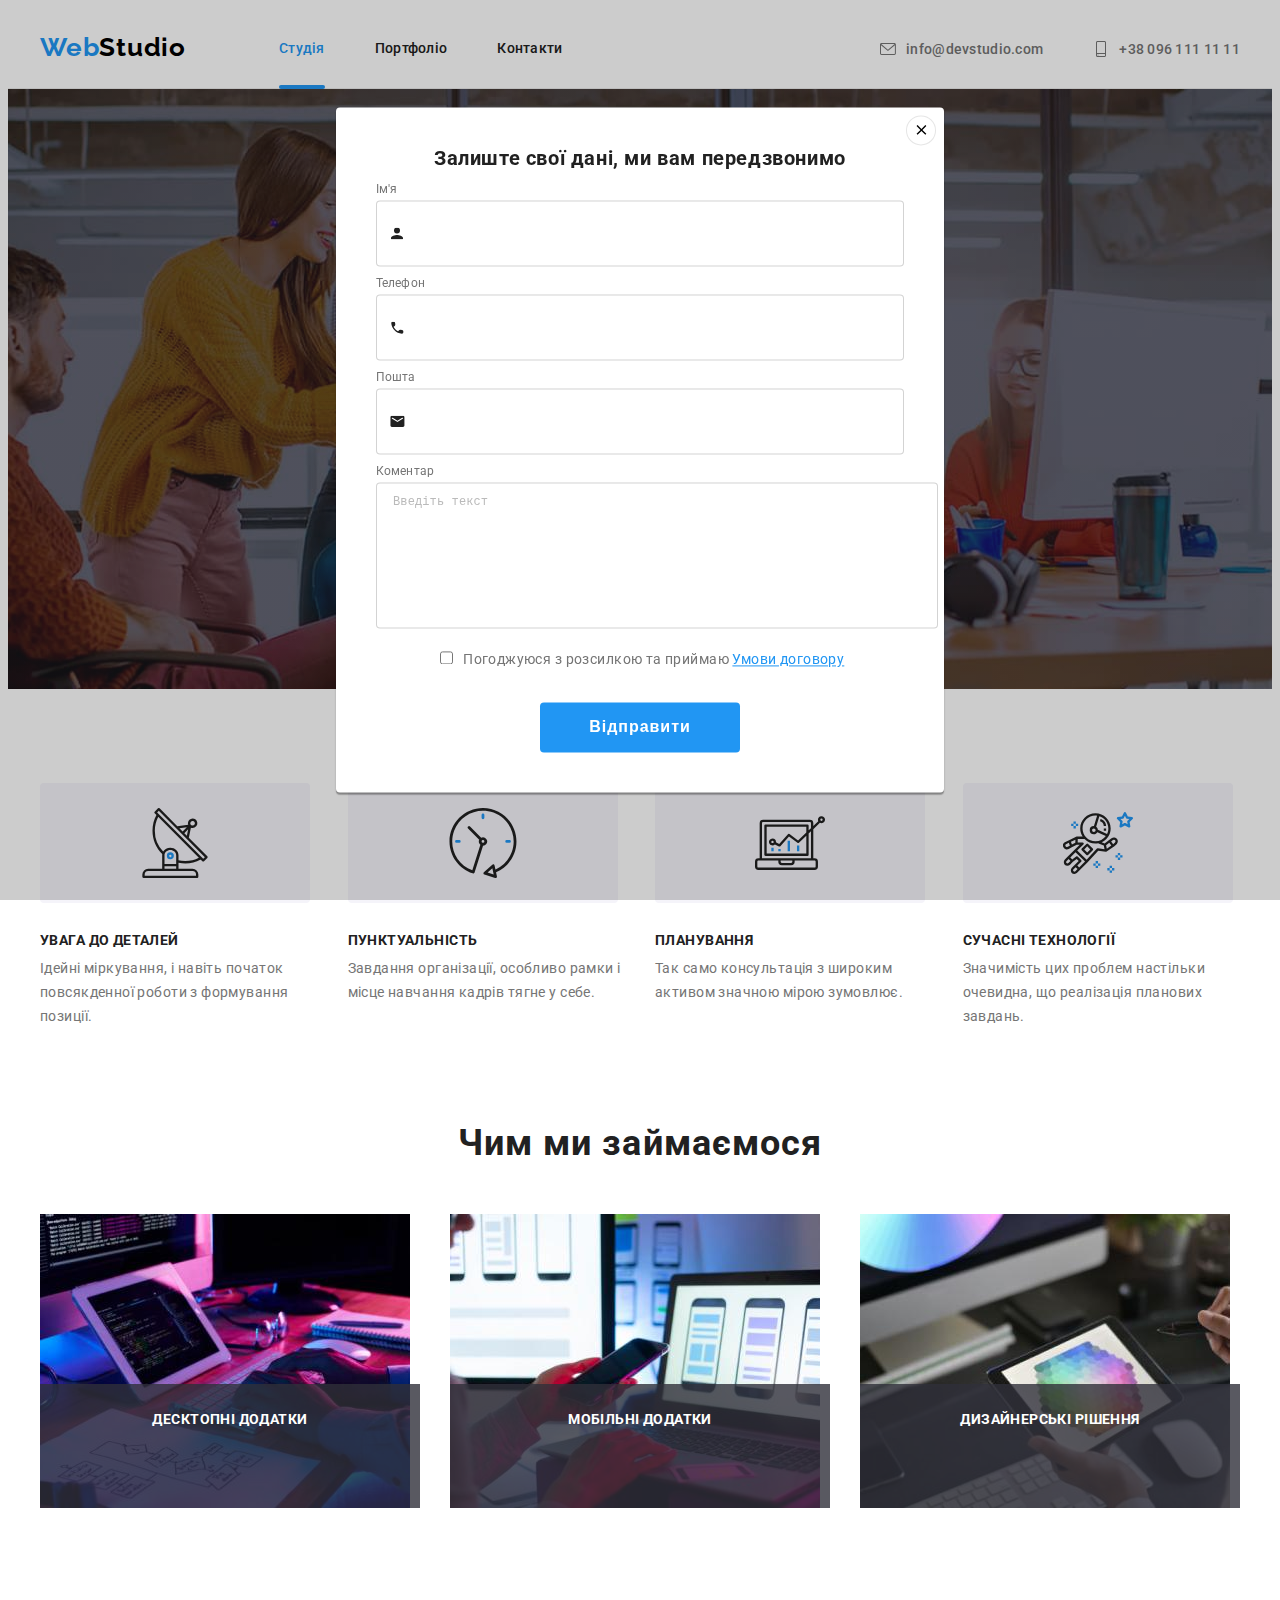
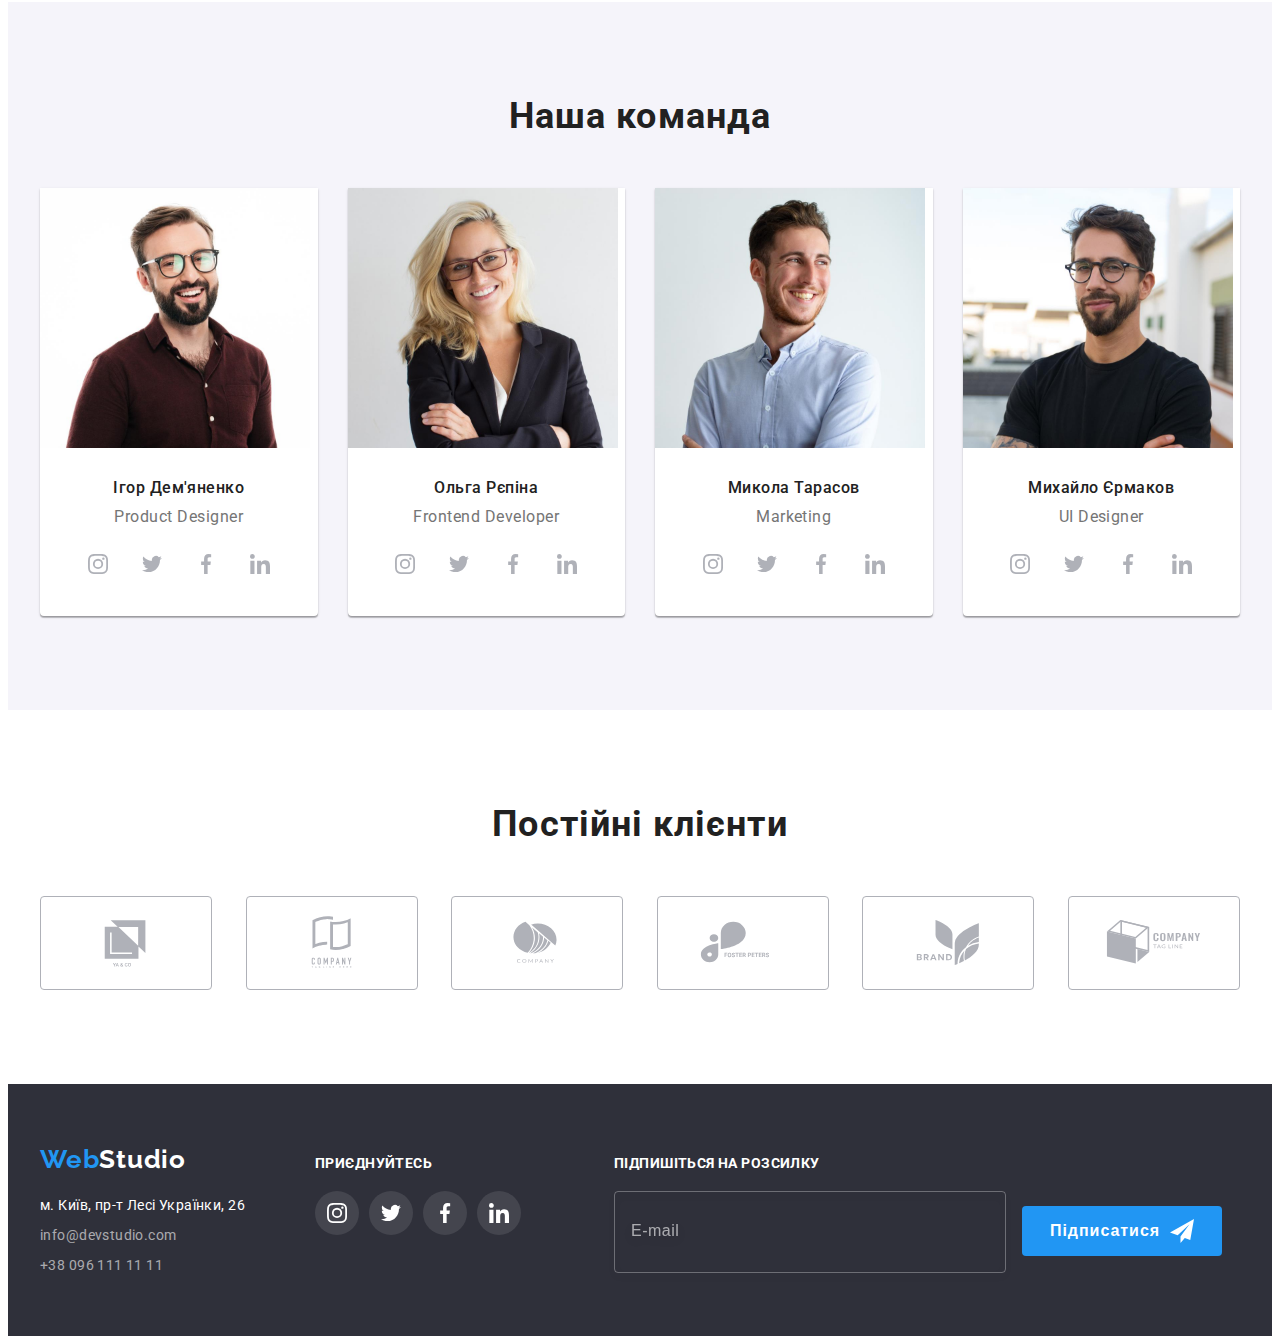
==== commit a91be315: ".modal-form-textarea:hover, .modal-form-textarea:focus effects added" ====
--- a/index.html
+++ b/index.html
@@ -655,7 +655,7 @@
               id="email"
               name="email"
               class="modal-form-input"
-              autocomplete="off"
+             autocomplete="off"
               required
             />
             <div class="modal-form-icon-wrapper">
@@ -670,14 +670,16 @@
             id="comment"
             rows="7"
             placeholder="Введіть текст"
+            class="modal-form-textarea"
           ></textarea>
           <div class="modal-checkbox-wrapper">
-            <label for="agreement" class="modal-checkbox-label">
+            <label for="accept" class="modal-checkbox-label">
               <input
                 type="checkbox"
-                name="agreement"
-                id="agreement"
-                value="agreed"
+                name="accept"
+                id="accept"
+                value="accept"
+                required
               />
               Погоджуюся з розсилкою та приймаю
               <a href="#" class="links-general links-selection"
--- a/css/styles.css
+++ b/css/styles.css
@@ -675,10 +675,14 @@
 .modal-form-input {
   width: 100%;
   height: 40px;
-  padding: 12px 12px 12px 42px;
-
+  padding: 12px 12px 12px 12px;
+  text-indent: 30px;
   border: 1px solid rgba(33, 33, 33, 0.2);
   border-radius: 4px;
+  font-size: 14px;
+  line-height: 1.714;
+  letter-spacing: 0.03em;
+  color: var(--txt-main);
   transition: border-color 250ms cubic-bezier(0.4, 0, 0.2, 1);
 }
 .modal-form-icon-wrapper {
@@ -708,16 +712,20 @@
   width: 15px;
   height: 12px;
 }
+.modal-form-input:hover {
+}
 .modal-form-input:hover ~ .modal-form-icon-wrapper > svg,
 .modal-form-input:focus ~ .modal-form-icon-wrapper > svg {
   fill: var(--accent-blue);
 }
 .modal-form-input:hover,
-.modal-form-input:focus {
+.modal-form-input:focus,
+.modal-form-textarea:hover,
+.modal-form-textarea:focus {
   border-color: var(--accent-blue);
 }
 
-.modal-form > textarea {
+.modal-form-textarea {
   width: 100%;
   max-height: 120px;
   padding: 12px 16px;
@@ -727,8 +735,16 @@
   resize: none;
   border: 1px solid rgba(33, 33, 33, 0.2);
   border-radius: 4px;
-}
-.modal-form > textarea::placeholder {
+  font-size: 14px;
+  line-height: 1.714;
+  letter-spacing: 0.03em;
+  color: var(--txt-main);
+  transition: border-color 250ms cubic-bezier(0.4, 0, 0.2, 1);
+}
+.modal-form-textarea::placeholder {
+  font-size: 12px;
+  line-height: 1.167;
+  letter-spacing: 0.01em;
   color: rgba(117, 117, 117, 0.5);
 }
 .modal-checkbox-wrapper {
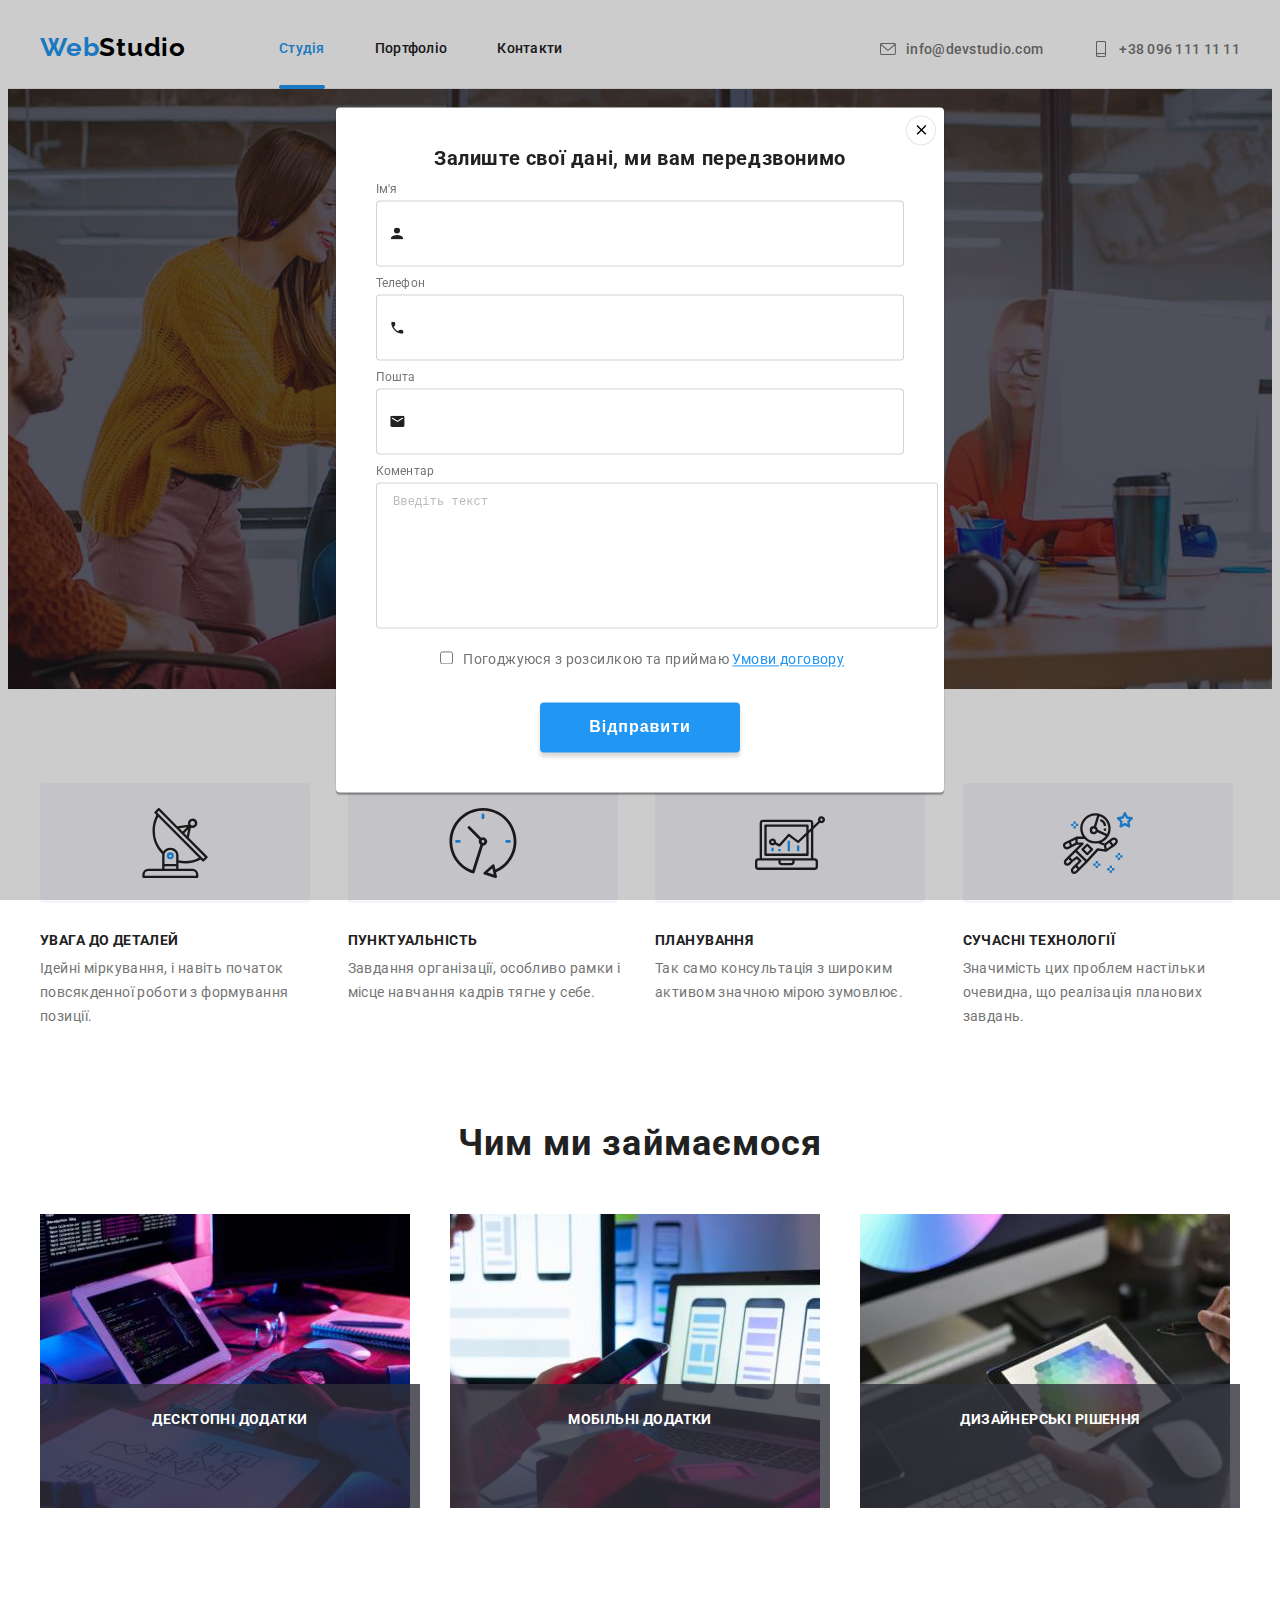
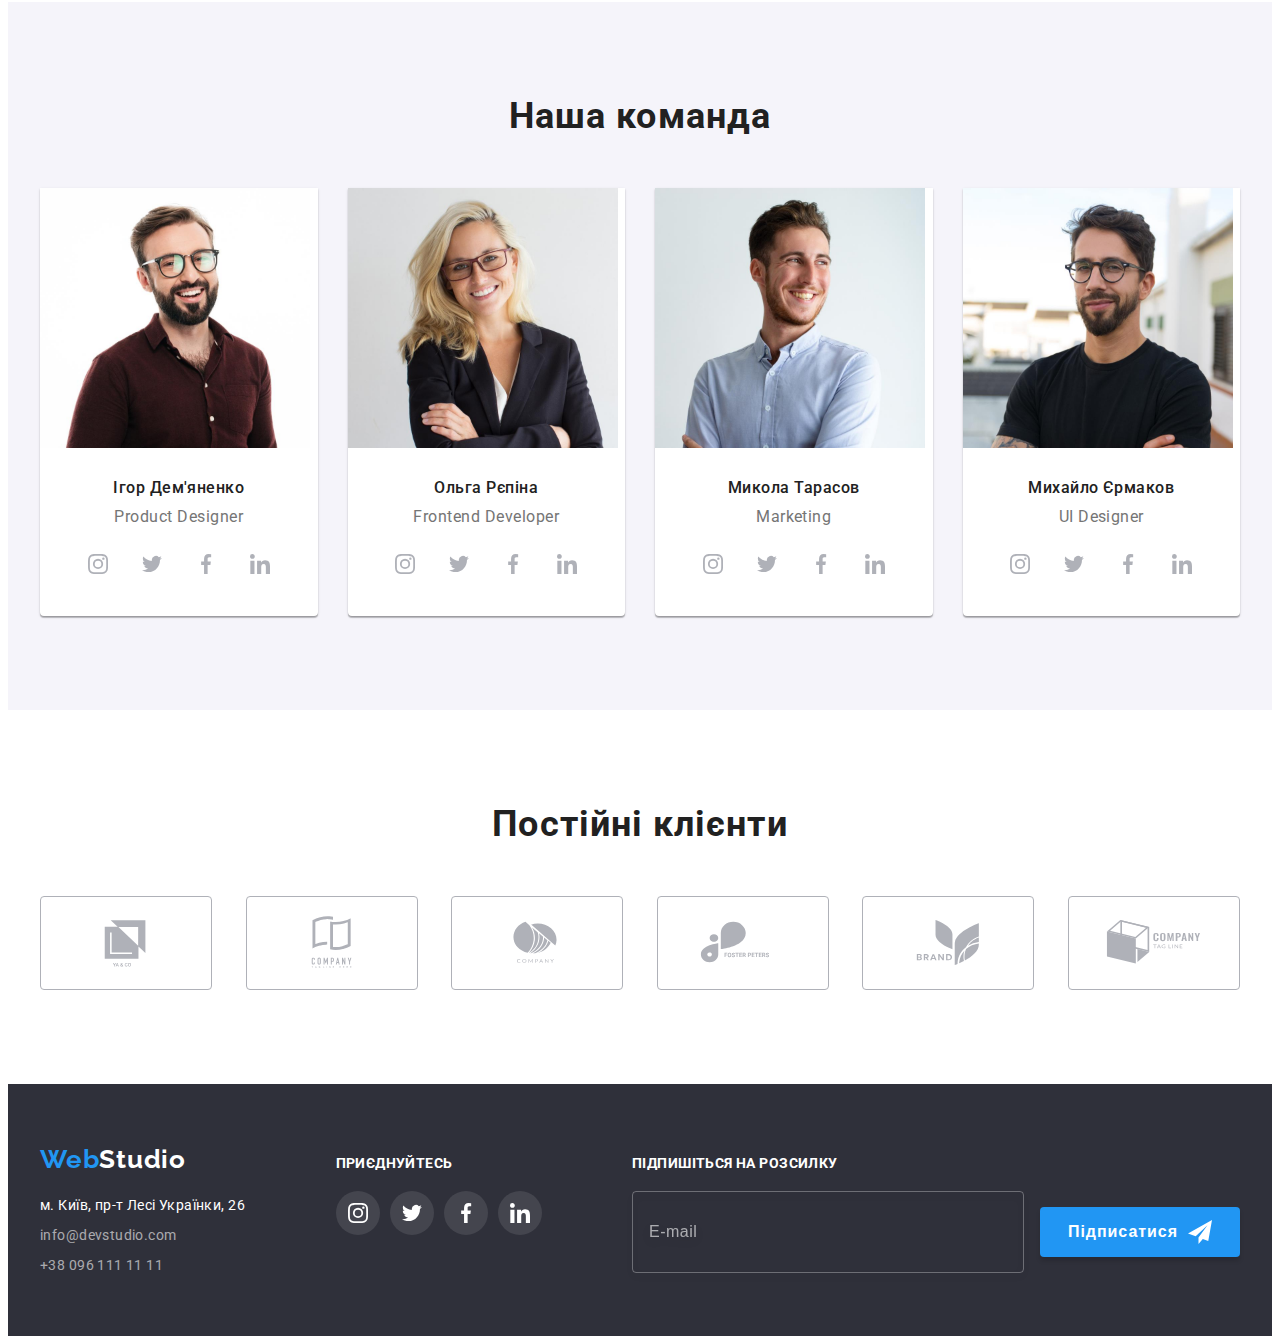
==== commit 5fea7534: "footer input text-color changed, .modal-submit-btn added" ====
--- a/index.html
+++ b/index.html
@@ -687,7 +687,7 @@
               ></label
             >
           </div>
-          <button class="btn-genera submit-btn">Відправити</button>
+          <button class="btn-genera modal-submit-btn">Відправити</button>
         </form>
       </div>
     </div>
--- a/css/styles.css
+++ b/css/styles.css
@@ -44,6 +44,7 @@
   padding: 0 15px;
 }
 .section {
+  min-width: 1200px;
   padding-top: 94px;
   padding-bottom: 94px;
 }
@@ -130,6 +131,7 @@
 
 /* Header */
 .header {
+  min-width: 1200px;
   background-color: var(--white);
   border-bottom: 1px solid var(--color-divider-line);
 }
@@ -218,16 +220,15 @@
 
 /* Footer */
 .footer {
+  min-width: 1200px;
   padding-top: 60px;
   padding-bottom: 60px;
   background-color: var(--bg-footer);
 }
 .footer-container {
   display: flex;
+  justify-content: space-between;
   align-items: baseline;
-}
-.footer-contacts-block {
-  margin-right: 70px;
 }
 .footer-content-list {
   font-style: normal;
@@ -243,9 +244,6 @@
 }
 .footer-contacts-link {
   color: var(--txt-adress-link-transparent);
-}
-.footer-socialmedia-block {
-  margin-right: 93px;
 }
 .footer-claimer {
   margin-bottom: 20px;
@@ -293,8 +291,13 @@
   padding: 15px 16px;
   border: 1px solid rgba(255, 255, 255, 0.3);
   border-radius: 4px;
+  outline: none;
   filter: drop-shadow(0px 4px 4px rgba(0, 0, 0, 0.15));
   background-color: transparent;
+  font-size: 16px;
+  line-height: 1.25;
+  letter-spacing: 0.03em;
+  color: var(--white);
 }
 .subscription-form input::placeholder {
   font-size: 16px;
@@ -313,6 +316,7 @@
   border-radius: 4px;
   padding: 10px;
   background-color: var(--accent-blue);
+  box-shadow: 0px 4px 4px rgba(0, 0, 0, 0.15);
   font-weight: 700;
   font-size: 16px;
   line-height: 1.88;
@@ -337,6 +341,7 @@
 /* Hero */
 
 .hero-section {
+  min-width: 1200px;
   padding-top: 200px;
   padding-bottom: 200px;
   max-width: 1600px;
@@ -679,6 +684,7 @@
   text-indent: 30px;
   border: 1px solid rgba(33, 33, 33, 0.2);
   border-radius: 4px;
+  outline: none;
   font-size: 14px;
   line-height: 1.714;
   letter-spacing: 0.03em;
@@ -712,19 +718,6 @@
   width: 15px;
   height: 12px;
 }
-.modal-form-input:hover {
-}
-.modal-form-input:hover ~ .modal-form-icon-wrapper > svg,
-.modal-form-input:focus ~ .modal-form-icon-wrapper > svg {
-  fill: var(--accent-blue);
-}
-.modal-form-input:hover,
-.modal-form-input:focus,
-.modal-form-textarea:hover,
-.modal-form-textarea:focus {
-  border-color: var(--accent-blue);
-}
-
 .modal-form-textarea {
   width: 100%;
   max-height: 120px;
@@ -735,6 +728,7 @@
   resize: none;
   border: 1px solid rgba(33, 33, 33, 0.2);
   border-radius: 4px;
+  outline: none;
   font-size: 14px;
   line-height: 1.714;
   letter-spacing: 0.03em;
@@ -747,6 +741,16 @@
   letter-spacing: 0.01em;
   color: rgba(117, 117, 117, 0.5);
 }
+.modal-form-input:hover ~ .modal-form-icon-wrapper > svg,
+.modal-form-input:focus ~ .modal-form-icon-wrapper > svg {
+  fill: var(--accent-blue);
+}
+.modal-form-input:hover,
+.modal-form-input:focus,
+.modal-form-textarea:hover,
+.modal-form-textarea:focus {
+  border-color: var(--accent-blue);
+}
 .modal-checkbox-wrapper {
   margin-bottom: 30px;
   align-self: center;
@@ -763,10 +767,28 @@
   text-decoration-line: underline;
   color: var(--accent-blue);
 }
-.modal-form > button {
+.modal-submit-btn {
   align-self: center;
-  margin: 0;
-}
+  min-width: 200px;
+  min-height: 50px;
+  border: none;
+  border-radius: 4px;
+  padding: 10px;
+  background-color: var(--accent-blue);
+  box-shadow: 0px 4px 4px rgba(0, 0, 0, 0.15);
+  font-weight: 700;
+  font-size: 16px;
+  line-height: 1.88;
+  letter-spacing: 0.06em;
+  color: var(--white);
+  text-align: center;
+  transition: background-color 250ms cubic-bezier(0.4, 0, 0.2, 1);
+}
+.modal-submit-btn:hover,
+.modal-submit-btn:focus {
+  background-color: var(--bg-btn-active);
+}
+
 /* PORTFOLIO PAGE */
 
 /* Portfolio filter buttons */
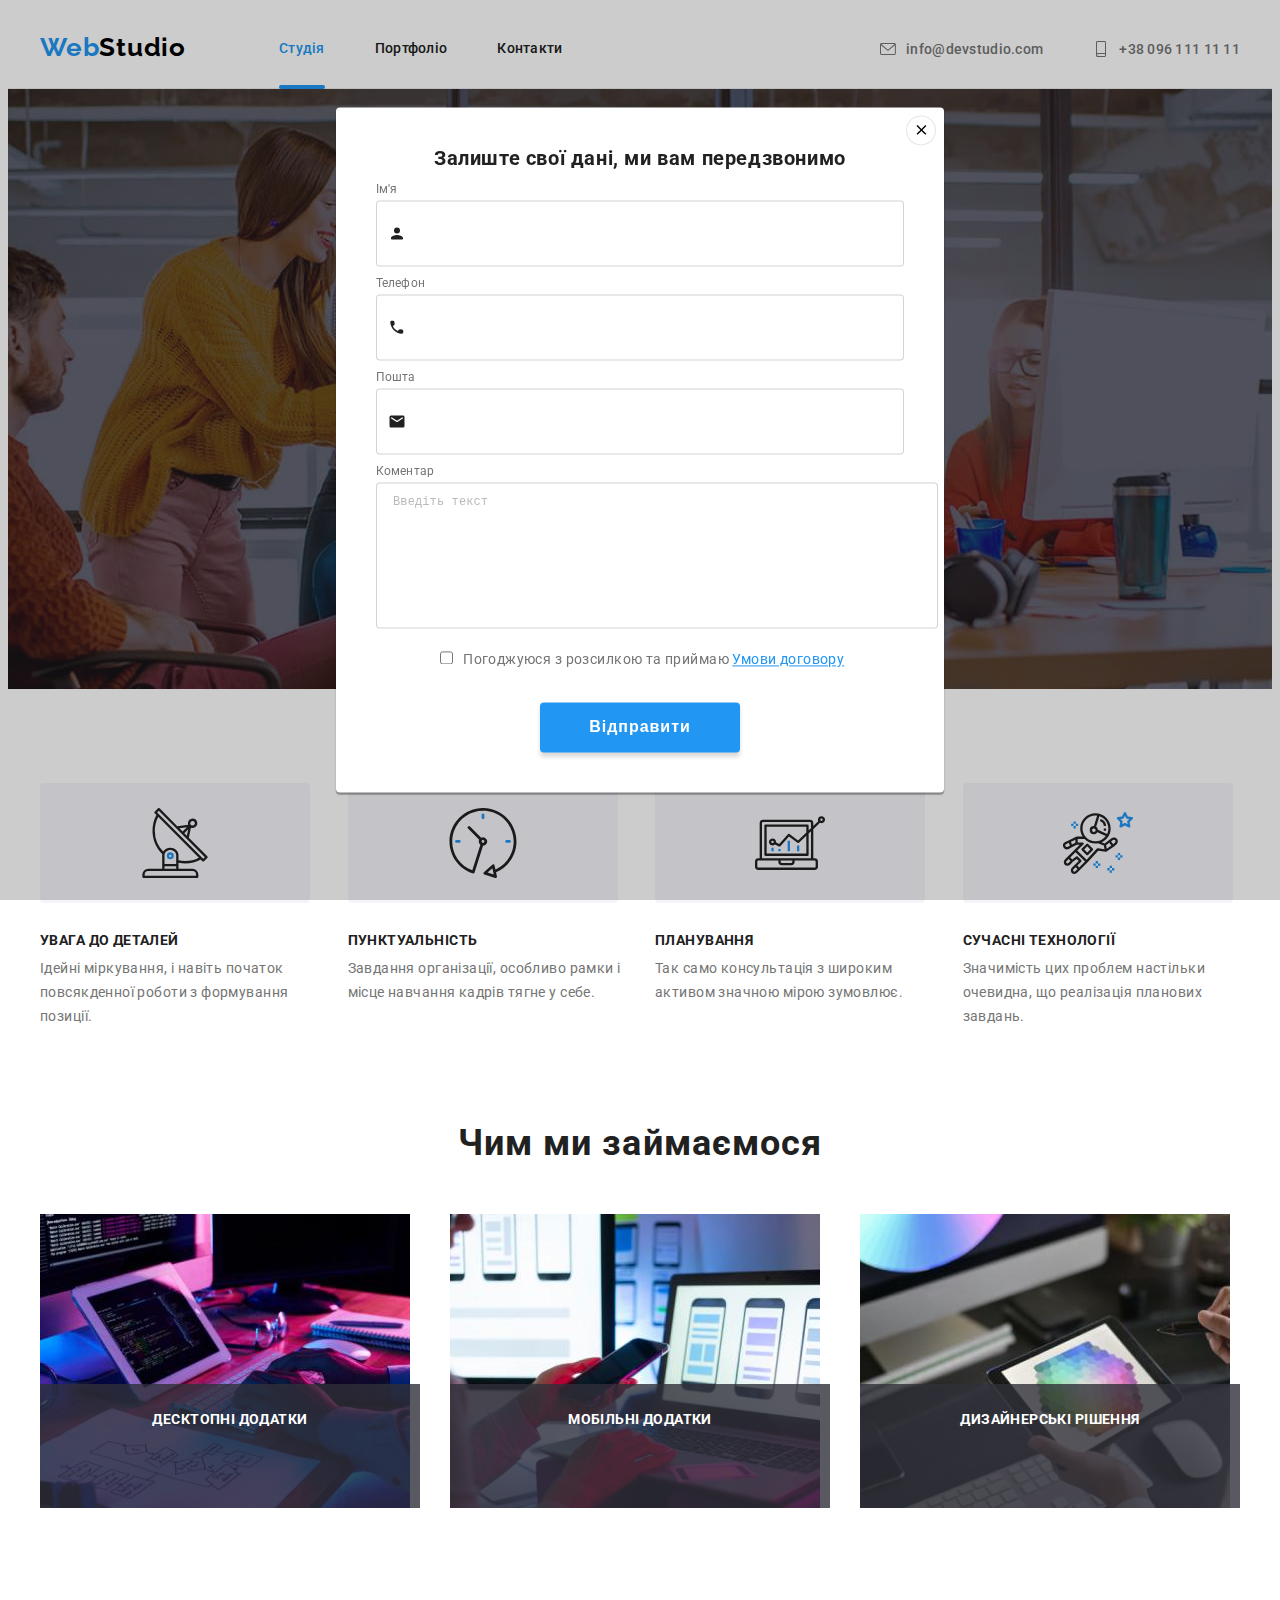
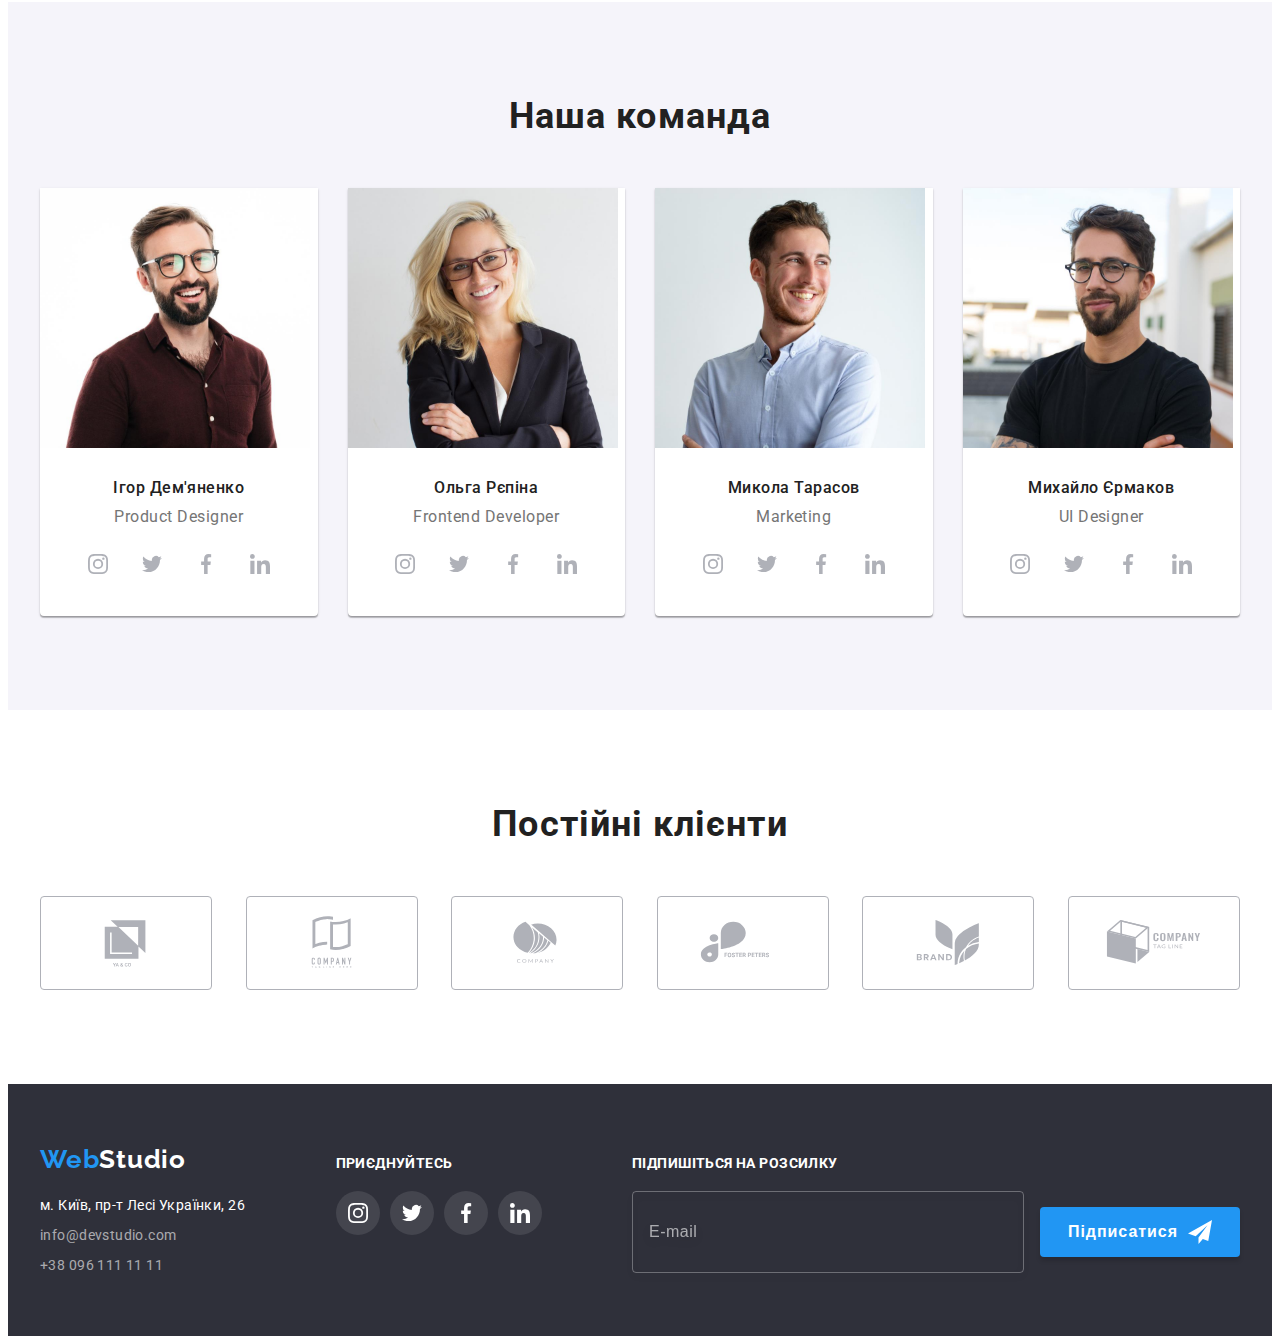
==== commit f7e866e9: "icons sprite changed, svg mark up in modal form changed (-div)" ====
--- a/index.html
+++ b/index.html
@@ -613,7 +613,6 @@
         <div class="modal-form-wrapper">
         <form action="javascript:void(0);" class="modal-form">
           <p>Залиште свої дані, ми вам передзвонимо</p>
-          
             <label for="username" class="modal-form-label">Ім'я</label>
             <div class="modal-form-input-wrapper">
             <input
@@ -624,13 +623,10 @@
               autocomplete="off"
               required
             />
-            <div class="modal-form-icon-wrapper">
-              <svg class="modal-form-icon user">
+              <svg class="modal-form-icon">
                 <use href="./images/icons.svg#icon-modal-user"></use>
               </svg>
-            </div>
           </div>
-          
             <label for="phone" class="modal-form-label">Телефон</label>
             <div class="modal-form-input-wrapper">
             <input
@@ -641,13 +637,10 @@
               autocomplete="off"
               required
             />
-            <div class="modal-form-icon-wrapper">
-              <svg class="modal-form-icon phone">
+              <svg class="modal-form-icon">
                 <use href="./images/icons.svg#icon-modal-phone"></use>
               </svg>
-            </div>
           </div>
-          
             <label for="email" class="modal-form-label">Пошта</label>
             <div class="modal-form-input-wrapper">
             <input
@@ -655,14 +648,12 @@
               id="email"
               name="email"
               class="modal-form-input"
-             autocomplete="off"
+              autocomplete="off"
               required
             />
-            <div class="modal-form-icon-wrapper">
-              <svg class="modal-form-icon email">
+              <svg class="modal-form-icon">
                 <use href="./images/icons.svg#icon-modal-mail"></use>
-              </svg>
-            </div>
+              </svg> 
           </div>
           <label for="comment" class="modal-form-label">Коментар</label>
           <textarea
@@ -670,8 +661,7 @@
             id="comment"
             rows="7"
             placeholder="Введіть текст"
-            class="modal-form-textarea"
-          ></textarea>
+            class="modal-form-textarea"></textarea>
           <div class="modal-checkbox-wrapper">
             <label for="accept" class="modal-checkbox-label">
               <input
--- a/css/styles.css
+++ b/css/styles.css
@@ -691,32 +691,15 @@
   color: var(--txt-main);
   transition: border-color 250ms cubic-bezier(0.4, 0, 0.2, 1);
 }
-.modal-form-icon-wrapper {
+.modal-form-icon {
   width: 18px;
   height: 18px;
-  display: flex;
-  justify-content: center;
-  align-items: center;
   position: absolute;
   top: 50%;
   left: 12px;
   transform: translateY(-50%);
-}
-.modal-form-icon {
   fill: var(--txt-main);
   transition: fill 250ms cubic-bezier(0.4, 0, 0.2, 1);
-}
-.modal-form-icon.user {
-  width: 12px;
-  height: 12px;
-}
-.modal-form-icon.phone {
-  width: 13px;
-  height: 13px;
-}
-.modal-form-icon.email {
-  width: 15px;
-  height: 12px;
 }
 .modal-form-textarea {
   width: 100%;
@@ -741,8 +724,8 @@
   letter-spacing: 0.01em;
   color: rgba(117, 117, 117, 0.5);
 }
-.modal-form-input:hover ~ .modal-form-icon-wrapper > svg,
-.modal-form-input:focus ~ .modal-form-icon-wrapper > svg {
+.modal-form-input:hover + .modal-form-icon,
+.modal-form-input:focus + .modal-form-icon {
   fill: var(--accent-blue);
 }
 .modal-form-input:hover,
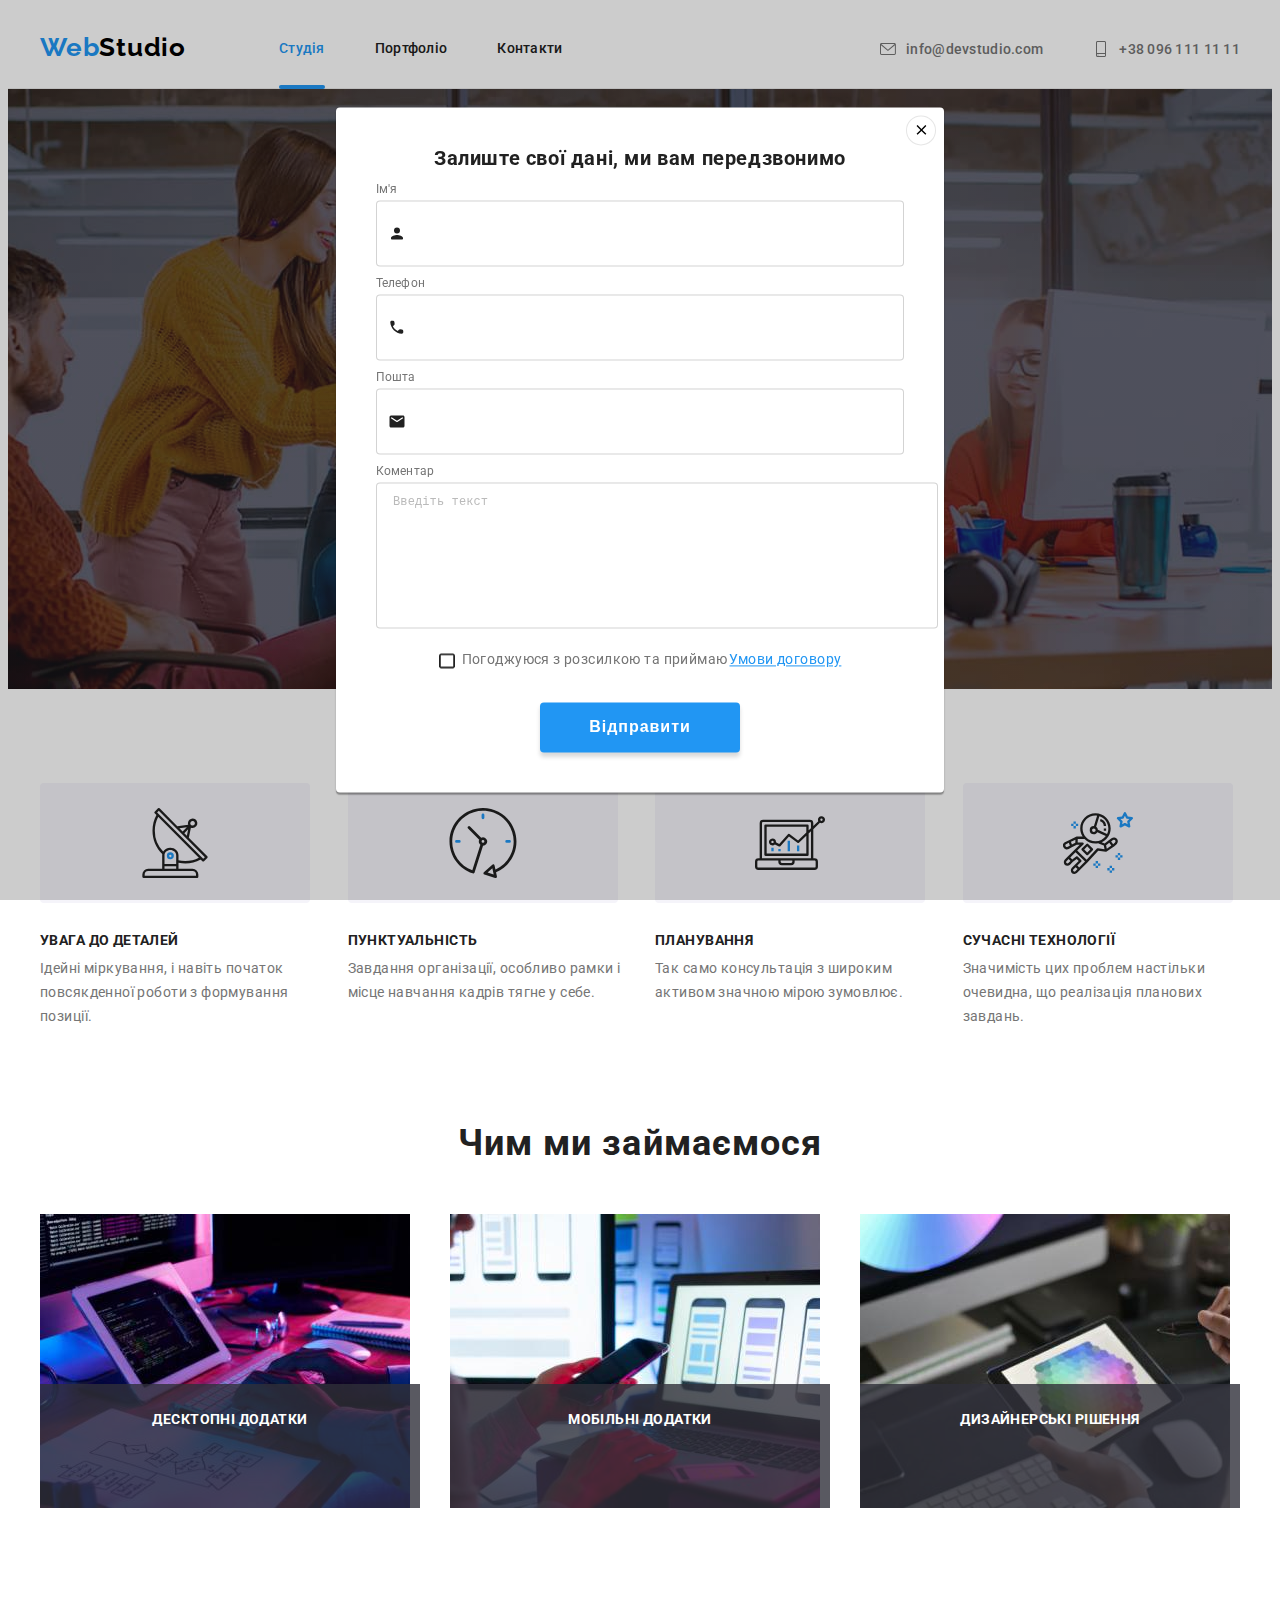
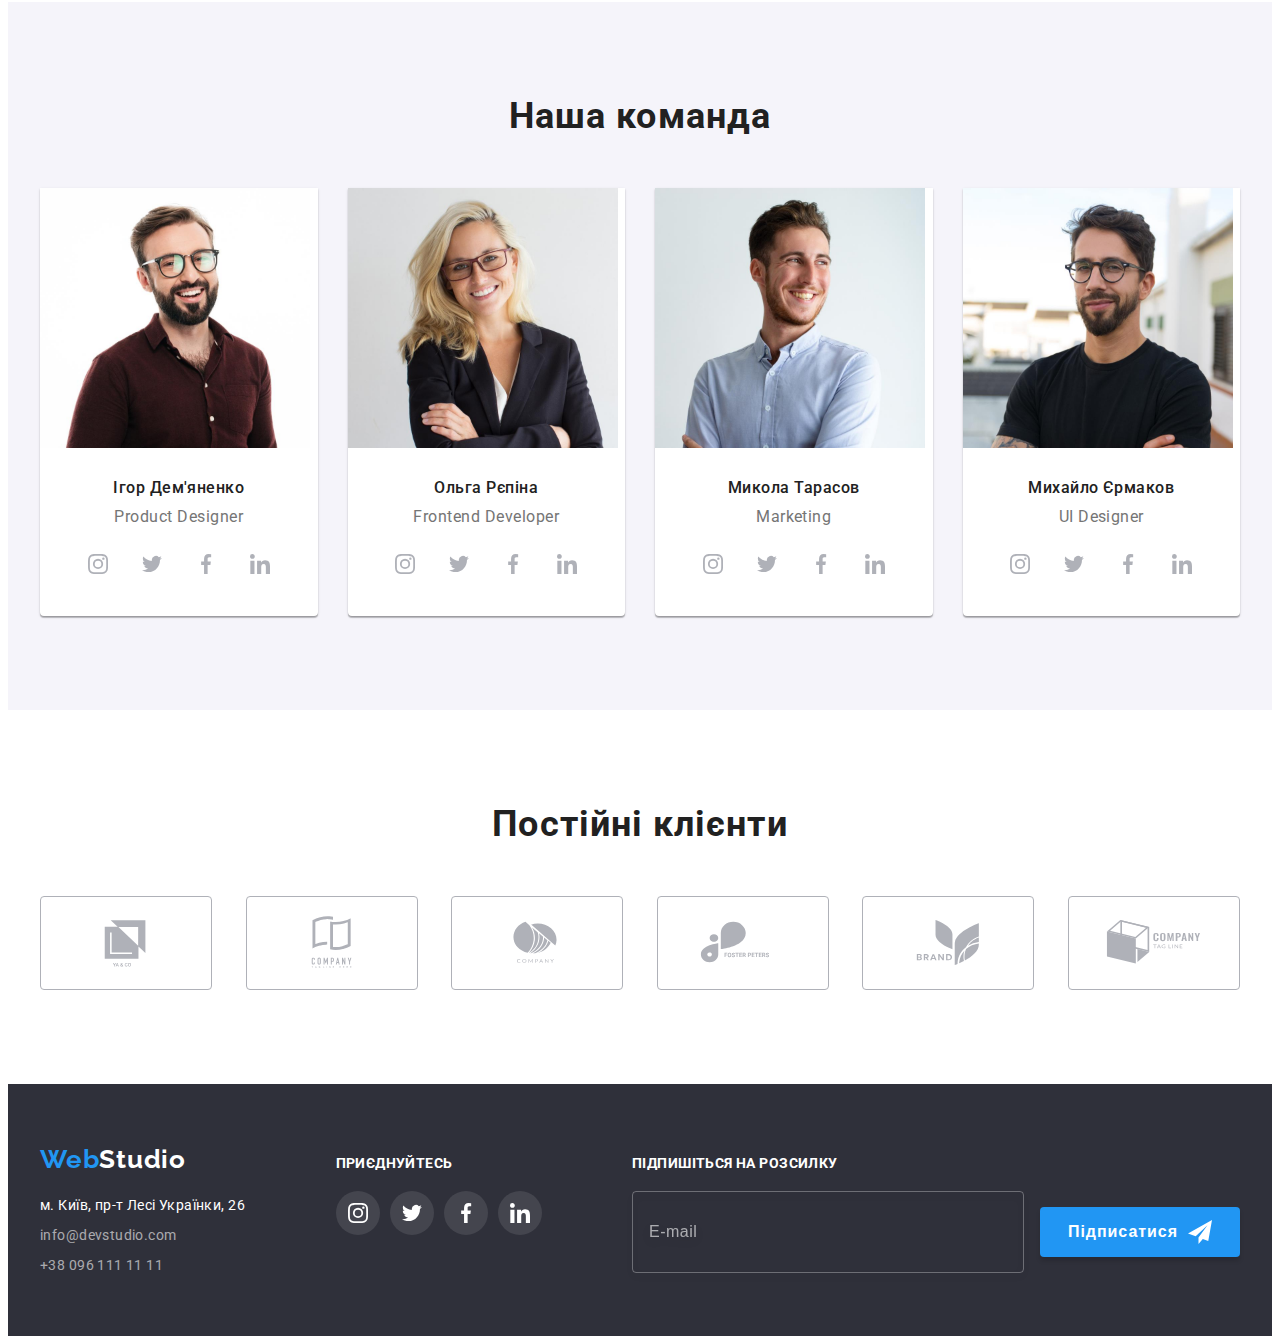
==== commit 750d9b1c: "modal window checkbox icon edited, styles added" ====
--- a/index.html
+++ b/index.html
@@ -670,10 +670,12 @@
                 id="accept"
                 value="accept"
                 required
-              />
-              Погоджуюся з розсилкою та приймаю
-              <a href="#" class="links-general links-selection"
-                >Умови договору</a
+                class="visually-hidden checkbox-mark"
+              />
+              <svg class="checkbox-mark-icon">
+                <use href="./images/icons.svg#icon-modal-check"></use>
+              </svg>Погоджуюся з розсилкою та приймаю <a href="#" class="links-general links-selection"
+                > Умови договору</a
               ></label
             >
           </div>
--- a/css/styles.css
+++ b/css/styles.css
@@ -724,13 +724,10 @@
   letter-spacing: 0.01em;
   color: rgba(117, 117, 117, 0.5);
 }
-.modal-form-input:hover + .modal-form-icon,
 .modal-form-input:focus + .modal-form-icon {
   fill: var(--accent-blue);
 }
-.modal-form-input:hover,
 .modal-form-input:focus,
-.modal-form-textarea:hover,
 .modal-form-textarea:focus {
   border-color: var(--accent-blue);
 }
@@ -739,6 +736,8 @@
   align-self: center;
 }
 .modal-checkbox-label {
+  display: flex;
+  align-items: center;
   font-size: 14px;
   line-height: 1.714;
   letter-spacing: 0.03em;
@@ -746,7 +745,28 @@
 .modal-checkbox-label input {
   margin-right: 7px;
 }
+.checkbox-mark-icon {
+  display: inline-block;
+  width: 16px;
+  height: 15px;
+  margin-right: 7px;
+  fill: none;
+  background-image: url(../images/checkbox-empty.svg);
+  background-position: center;
+  background-size: contain;
+  background-origin: border-box;
+  border-radius: 2px;
+  transition: fill 250ms cubic-bezier(0.4, 0, 0.2, 1),
+    background-color 250ms cubic-bezier(0.4, 0, 0.2, 1),
+    background-image 250ms cubic-bezier(0.4, 0, 0.2, 1);
+}
+.checkbox-mark:checked + .checkbox-mark-icon {
+  background-image: none;
+  fill: var(--white);
+  background-color: var(--accent-blue);
+}
 .modal-checkbox-label a {
+  margin-left: 2px;
   text-decoration-line: underline;
   color: var(--accent-blue);
 }
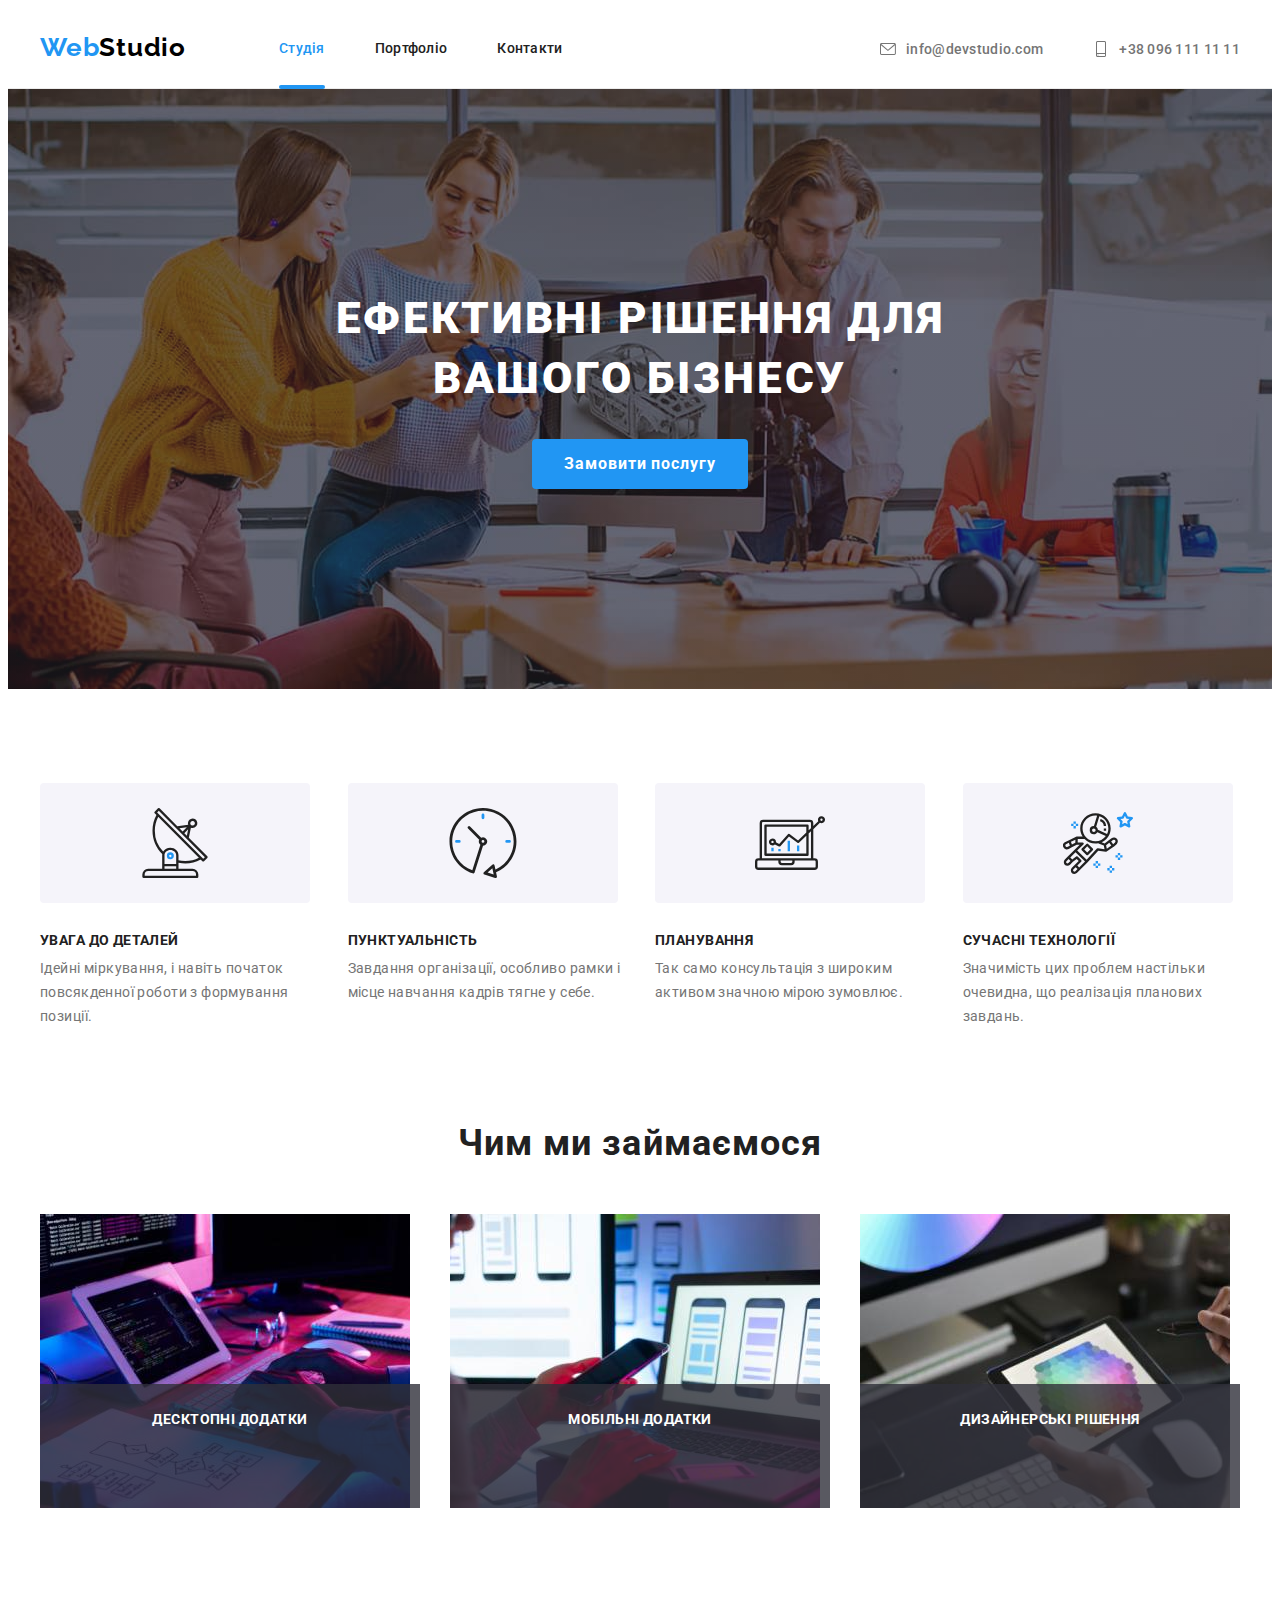
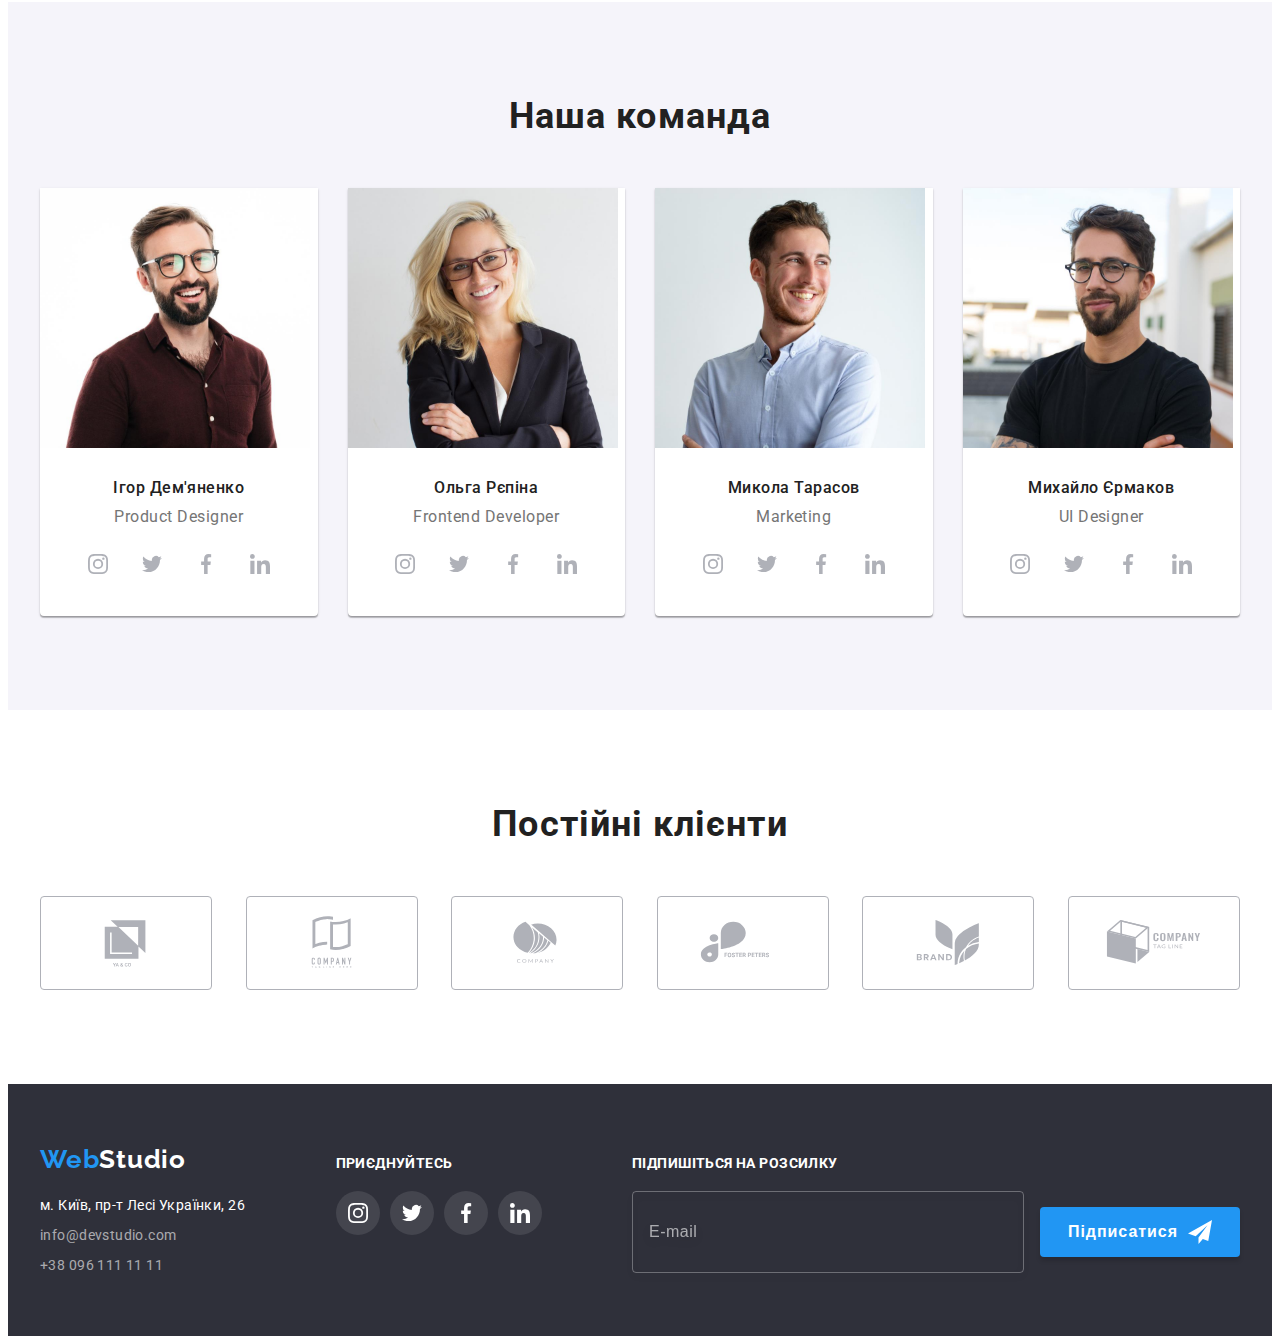
==== commit 8c7869ea: "class is-hidden added to modal overlay" ====
--- a/index.html
+++ b/index.html
@@ -602,8 +602,7 @@
         </div>
       </div>
     </footer>
-    <!-- is-hidden -->
-    <div class="modal-overlay" data-modal>
+    <div class="modal-overlay is-hidden" data-modal>
       <div class="modal-window">
         <button data-modal-close class="modal-close-btn">
           <svg class="modal-close-btn-icon">
